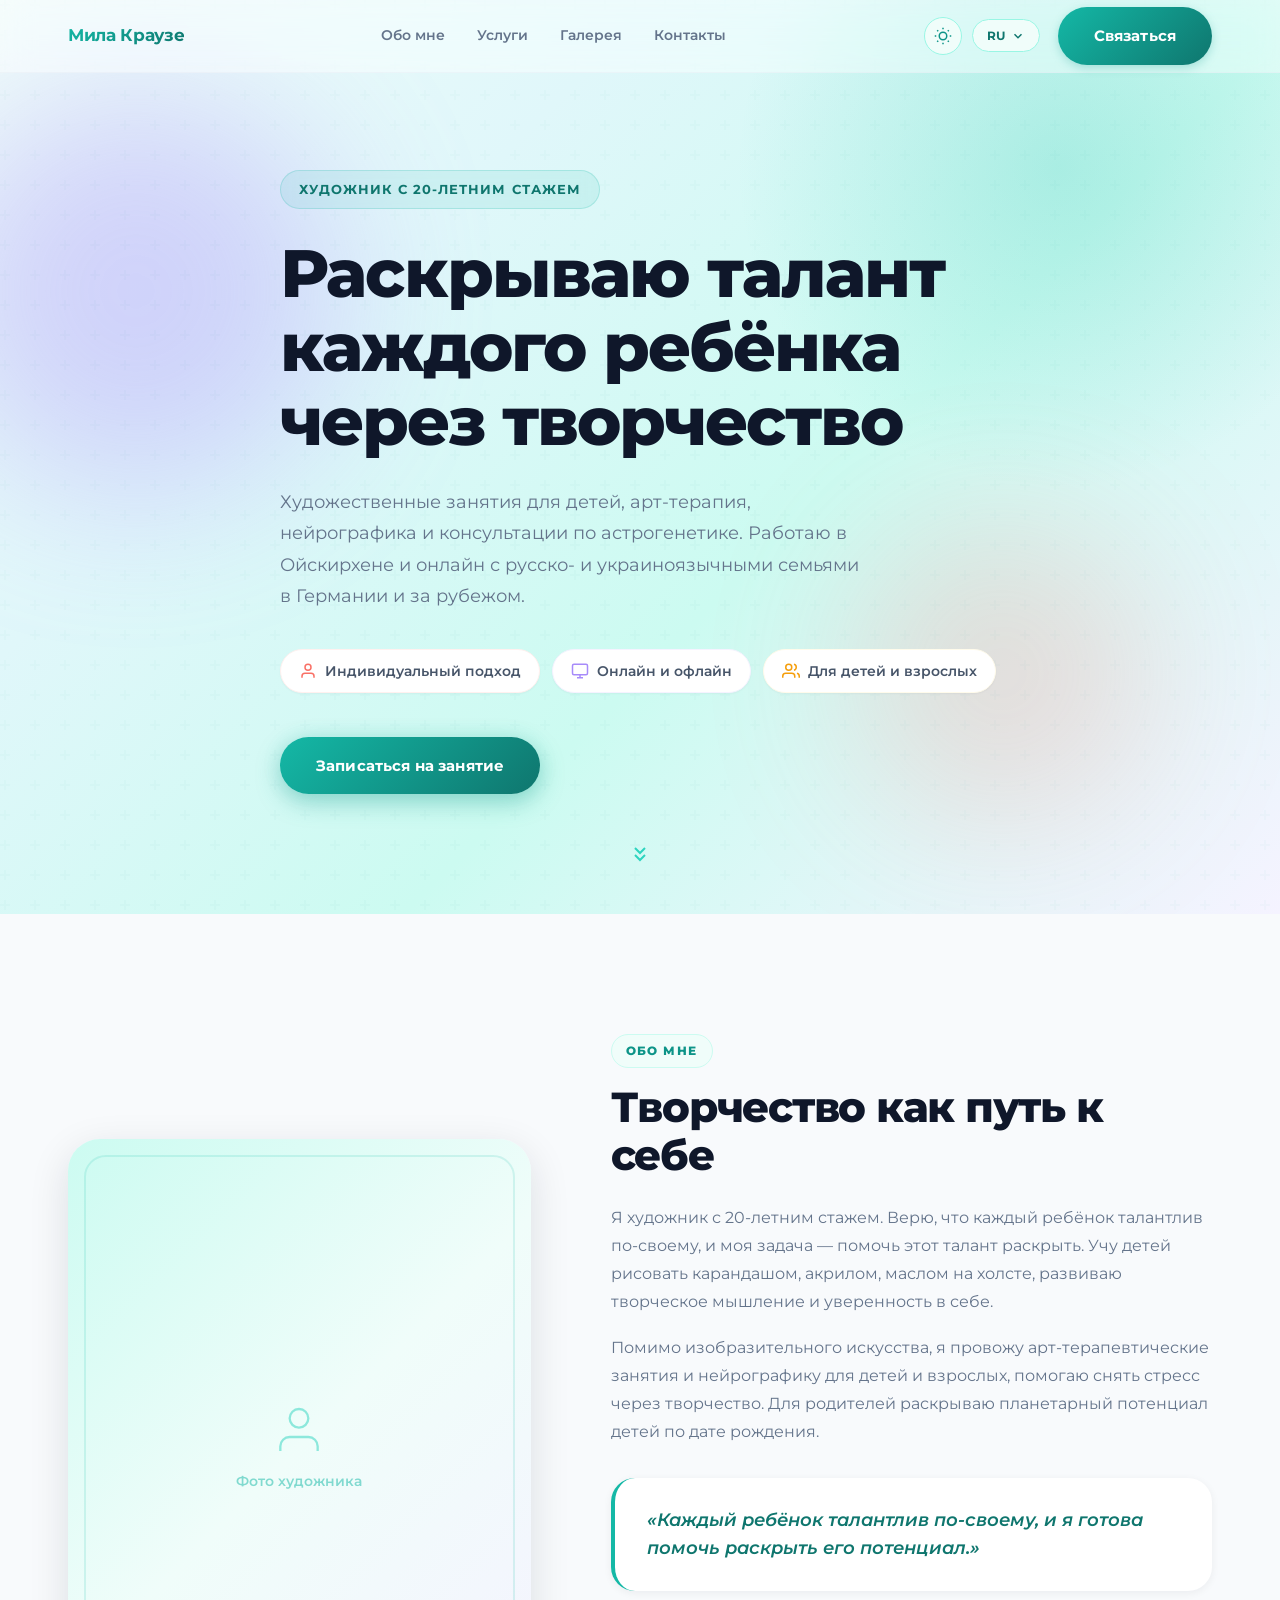
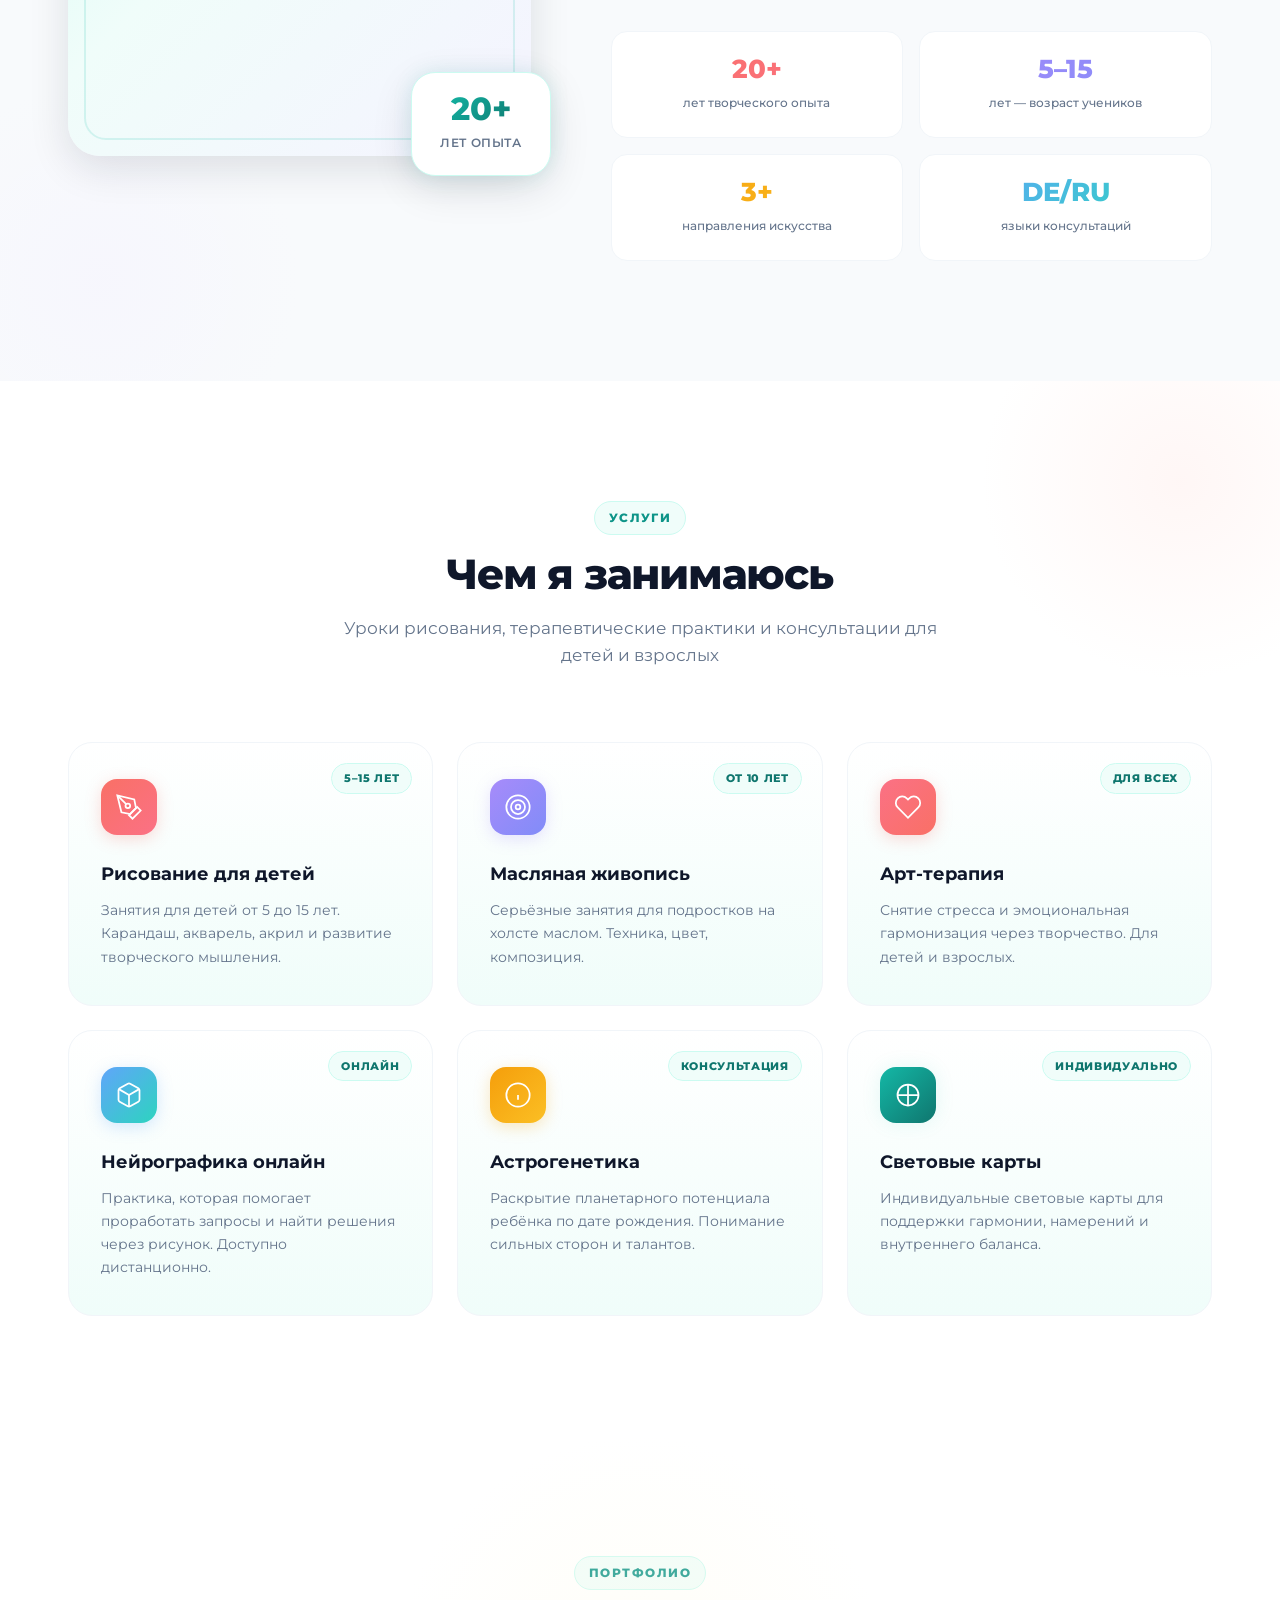
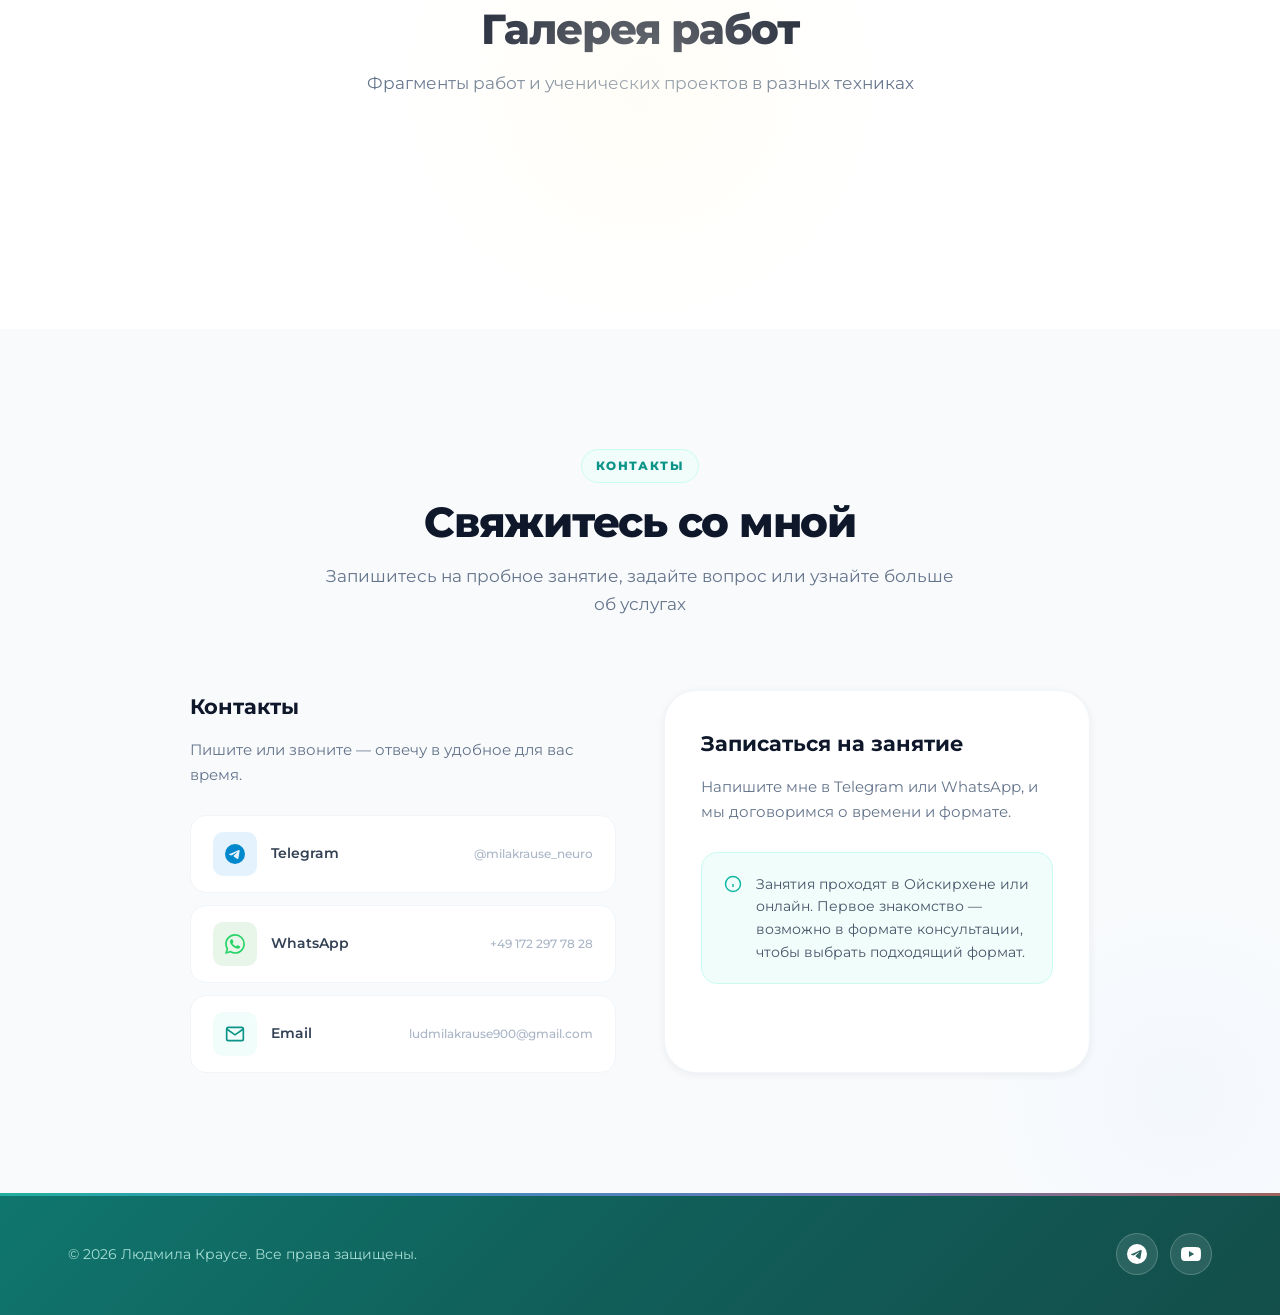
==== index.html @ 3646d1e5 "Add files via upload" ====
<!DOCTYPE html>
<html lang="ru">
<head>
    <meta charset="UTF-8">
    <meta name="viewport" content="width=device-width, initial-scale=1.0">
    <title data-i18n="title">Людмила Краусе — Художник, преподаватель, арт-терапевт</title>
    <link rel="preconnect" href="https://fonts.googleapis.com">
    <link rel="preconnect" href="https://fonts.gstatic.com" crossorigin>
    <link href="https://fonts.googleapis.com/css2?family=Montserrat:wght@300;400;500;600;700;800&display=swap" rel="stylesheet">
    <link rel="stylesheet" href="styles.css">
</head>
<body>
    <!-- Header -->
    <header class="header" id="header">
        <div class="container header-inner">
            <a href="#" class="logo">
                <img src="images/logo.jpg" alt="Logo" class="logo-img" id="logoImg" onerror="this.style.display='none'">
                <span class="logo-text" data-i18n="logo">Мила Краузе</span>
            </a>
            <nav class="nav" id="nav">
                <a href="#about" data-i18n="nav_about">Обо мне</a>
                <a href="#services" data-i18n="nav_services">Услуги</a>
                <a href="#gallery" data-i18n="nav_gallery">Галерея</a>
                <a href="#contact" data-i18n="nav_contact">Контакты</a>
            </nav>
            <div class="header-right">
                <button class="theme-toggle" id="themeToggle" aria-label="Toggle theme">
                    <svg class="sun-icon" width="18" height="18" viewBox="0 0 24 24" fill="none" stroke="currentColor" stroke-width="2"><circle cx="12" cy="12" r="5"/><path d="M12 1v2M12 21v2M4.22 4.22l1.42 1.42M18.36 18.36l1.42 1.42M1 12h2M21 12h2M4.22 19.78l1.42-1.42M18.36 5.64l1.42-1.42"/></svg>
                    <svg class="moon-icon" width="18" height="18" viewBox="0 0 24 24" fill="none" stroke="currentColor" stroke-width="2"><path d="M21 12.79A9 9 0 1 1 11.21 3 7 7 0 0 0 21 12.79z"/></svg>
                </button>
                <div class="lang-dropdown">
                    <button class="lang-switch" id="langSwitch">
                        <span class="lang-current" id="langCurrent">RU</span>
                        <svg width="14" height="14" viewBox="0 0 24 24" fill="none" stroke="currentColor" stroke-width="2.5"><polyline points="6 9 12 15 18 9"/></svg>
                    </button>
                    <div class="lang-menu" id="langMenu">
                        <button class="lang-option" data-lang="ru">🇷🇺 Русский</button>
                        <button class="lang-option" data-lang="de">🇩🇪 Deutsch</button>
                    </div>
                </div>
                <a href="#contact" class="btn btn-small btn-header" data-i18n="btn_contact">Связаться</a>
                <button class="menu-toggle" id="menuToggle" aria-label="Меню">
                    <span></span><span></span><span></span>
                </button>
            </div>
        </div>
    </header>

        <!-- Hero -->
    <section class="hero">
        <div class="hero-gradient"></div>
        <div class="hero-blob hero-blob-1"></div>
        <div class="hero-blob hero-blob-2"></div>
        <div class="hero-pattern"></div>
        <div class="container">
            <div class="hero-content">
                <div class="hero-badge" data-i18n="hero_badge">Художник с 20-летним стажем</div>
                <h1 class="hero-title" data-i18n="hero_title">Раскрываю талант каждого ребёнка через творчество</h1>
                <p class="hero-text" data-i18n="hero_text">Художественные занятия для детей, арт-терапия, нейрографика и консультации по астрогенетике. Работаю в Ойскирхене и онлайн с русско- и украиноязычными семьями в Германии и за рубежом.</p>
                <div class="hero-badges">
                    <div class="badge badge-coral">
                        <svg width="18" height="18" viewBox="0 0 24 24" fill="none" stroke="currentColor" stroke-width="2"><path d="M20 21v-2a4 4 0 0 0-4-4H8a4 4 0 0 0-4 4v2"/><circle cx="12" cy="7" r="4"/></svg>
                        <span data-i18n="badge_1">Индивидуальный подход</span>
                    </div>
                    <div class="badge badge-purple">
                        <svg width="18" height="18" viewBox="0 0 24 24" fill="none" stroke="currentColor" stroke-width="2"><rect x="2" y="3" width="20" height="14" rx="2"/><line x1="8" y1="21" x2="16" y2="21"/><line x1="12" y1="17" x2="12" y2="21"/></svg>
                        <span data-i18n="badge_2">Онлайн и офлайн</span>
                    </div>
                    <div class="badge badge-gold">
                        <svg width="18" height="18" viewBox="0 0 24 24" fill="none" stroke="currentColor" stroke-width="2"><path d="M17 21v-2a4 4 0 0 0-4-4H5a4 4 0 0 0-4 4v2"/><circle cx="9" cy="7" r="4"/><path d="M23 21v-2a4 4 0 0 0-3-3.87"/><path d="M16 3.13a4 4 0 0 1 0 7.75"/></svg>
                        <span data-i18n="badge_3">Для детей и взрослых</span>
                    </div>
                </div>
                <a href="#contact" class="btn btn-primary" data-i18n="btn_cta">Записаться на занятие</a>
            </div>
        </div>
        <div class="hero-scroll">
            <svg width="24" height="24" viewBox="0 0 24 24" fill="none" stroke="currentColor" stroke-width="2"><polyline points="7 13 12 18 17 13"/><polyline points="7 6 12 11 17 6"/></svg>
        </div>
    </section>

    <!-- About -->
    <section class="about" id="about">
        <div class="about-blob"></div>
        <div class="container">
            <div class="about-grid">
                <div class="about-visual">
                    <div class="about-frame" id="aboutFrame">
                        <div class="about-placeholder">
                            <svg width="56" height="56" viewBox="0 0 24 24" fill="none" stroke="currentColor" stroke-width="1"><path d="M20 21v-2a4 4 0 0 0-4-4H8a4 4 0 0 0-4 4v2"/><circle cx="12" cy="7" r="4"/></svg>
                            <span data-i18n="photo_placeholder">Фото художника</span>
                        </div>
                    </div>
                    <div class="about-float-card">
                        <span class="about-float-number">20+</span>
                        <span class="about-float-text" data-i18n="float_years">лет опыта</span>
                    </div>
                </div>
                <div class="about-content">
                    <span class="section-label" data-i18n="about_label">Обо мне</span>
                    <h2 class="section-title" data-i18n="about_title">Творчество как путь к себе</h2>
                    <p data-i18n="about_p1">Я художник с 20-летним стажем. Верю, что каждый ребёнок талантлив по-своему, и моя задача — помочь этот талант раскрыть. Учу детей рисовать карандашом, акрилом, маслом на холсте, развиваю творческое мышление и уверенность в себе.</p>
                    <p data-i18n="about_p2">Помимо изобразительного искусства, я провожу арт-терапевтические занятия и нейрографику для детей и взрослых, помогаю снять стресс через творчество. Для родителей раскрываю планетарный потенциал детей по дате рождения.</p>
                    <blockquote data-i18n="quote">«Каждый ребёнок талантлив по-своему, и я готова помочь раскрыть его потенциал.»</blockquote>
                    <div class="stats">
                        <div class="stat stat-coral">
                            <span class="stat-number">20+</span>
                            <span class="stat-label" data-i18n="stat_1">лет творческого опыта</span>
                        </div>
                        <div class="stat stat-purple">
                            <span class="stat-number">5–15</span>
                            <span class="stat-label" data-i18n="stat_2">лет — возраст учеников</span>
                        </div>
                        <div class="stat stat-gold">
                            <span class="stat-number">3+</span>
                            <span class="stat-label" data-i18n="stat_3">направления искусства</span>
                        </div>
                        <div class="stat stat-blue">
                            <span class="stat-number">DE/RU</span>
                            <span class="stat-label" data-i18n="stat_4">языки консультаций</span>
                        </div>
                    </div>
                </div>
            </div>
        </div>
    </section>

    <!-- Services -->
    <section class="services" id="services">
        <div class="services-blob"></div>
        <div class="container">
            <div class="section-header">
                <span class="section-label" data-i18n="services_label">Услуги</span>
                <h2 class="section-title" data-i18n="services_title">Чем я занимаюсь</h2>
                <p class="section-subtitle" data-i18n="services_subtitle">Уроки рисования, терапевтические практики и консультации для детей и взрослых</p>
            </div>
            <div class="services-grid">
                <div class="service-card">
                    <div class="service-tag" data-i18n="tag_kids">5–15 лет</div>
                    <div class="service-icon service-icon-coral">
                        <svg width="28" height="28" viewBox="0 0 24 24" fill="none" stroke="currentColor" stroke-width="1.5"><path d="M12 19l7-7 3 3-7 7-3-3z"/><path d="M18 13l-1.5-7.5L2 2l3.5 14.5L13 18l5-5z"/><path d="M2 2l7.586 7.586"/><circle cx="11" cy="11" r="2"/></svg>
                    </div>
                    <h3 data-i18n="service_1_title">Рисование для детей</h3>
                    <p data-i18n="service_1_desc">Занятия для детей от 5 до 15 лет. Карандаш, акварель, акрил и развитие творческого мышления.</p>
                </div>
                <div class="service-card">
                    <div class="service-tag" data-i18n="tag_teens">от 10 лет</div>
                    <div class="service-icon service-icon-purple">
                        <svg width="28" height="28" viewBox="0 0 24 24" fill="none" stroke="currentColor" stroke-width="1.5"><circle cx="12" cy="12" r="10"/><circle cx="12" cy="12" r="6"/><circle cx="12" cy="12" r="2"/></svg>
                    </div>
                    <h3 data-i18n="service_2_title">Масляная живопись</h3>
                    <p data-i18n="service_2_desc">Серьёзные занятия для подростков на холсте маслом. Техника, цвет, композиция.</p>
                </div>
                <div class="service-card">
                    <div class="service-tag" data-i18n="tag_all">для всех</div>
                    <div class="service-icon service-icon-rose">
                        <svg width="28" height="28" viewBox="0 0 24 24" fill="none" stroke="currentColor" stroke-width="1.5"><path d="M20.84 4.61a5.5 5.5 0 0 0-7.78 0L12 5.67l-1.06-1.06a5.5 5.5 0 0 0-7.78 7.78l1.06 1.06L12 21.23l7.78-7.78 1.06-1.06a5.5 5.5 0 0 0 0-7.78z"/></svg>
                    </div>
                    <h3 data-i18n="service_3_title">Арт-терапия</h3>
                    <p data-i18n="service_3_desc">Снятие стресса и эмоциональная гармонизация через творчество. Для детей и взрослых.</p>
                </div>
                <div class="service-card">
                    <div class="service-tag" data-i18n="tag_online">онлайн</div>
                    <div class="service-icon service-icon-blue">
                        <svg width="28" height="28" viewBox="0 0 24 24" fill="none" stroke="currentColor" stroke-width="1.5"><path d="M21 16V8a2 2 0 0 0-1-1.73l-7-4a2 2 0 0 0-2 0l-7 4A2 2 0 0 0 3 8v8a2 2 0 0 0 1 1.73l7 4a2 2 0 0 0 2 0l7-4A2 2 0 0 0 21 16z"/><polyline points="3.27 6.96 12 12.01 20.73 6.96"/><line x1="12" y1="22.08" x2="12" y2="12"/></svg>
                    </div>
                    <h3 data-i18n="service_4_title">Нейрографика онлайн</h3>
                    <p data-i18n="service_4_desc">Практика, которая помогает проработать запросы и найти решения через рисунок. Доступно дистанционно.</p>
                </div>
                <div class="service-card">
                    <div class="service-tag" data-i18n="tag_consult">консультация</div>
                    <div class="service-icon service-icon-gold">
                        <svg width="28" height="28" viewBox="0 0 24 24" fill="none" stroke="currentColor" stroke-width="1.5"><circle cx="12" cy="12" r="10"/><path d="M12 16v-4"/><path d="M12 8h.01"/></svg>
                    </div>
                    <h3 data-i18n="service_5_title">Астрогенетика</h3>
                    <p data-i18n="service_5_desc">Раскрытие планетарного потенциала ребёнка по дате рождения. Понимание сильных сторон и талантов.</p>
                </div>
                <div class="service-card">
                    <div class="service-tag" data-i18n="tag_individual">индивидуально</div>
                    <div class="service-icon service-icon-teal">
                        <svg width="28" height="28" viewBox="0 0 24 24" fill="none" stroke="currentColor" stroke-width="1.5"><path d="M12 3v18"/><path d="M3 12h18"/><circle cx="12" cy="12" r="9"/></svg>
                    </div>
                    <h3 data-i18n="service_6_title">Световые карты</h3>
                    <p data-i18n="service_6_desc">Индивидуальные световые карты для поддержки гармонии, намерений и внутреннего баланса.</p>
                </div>
            </div>
        </div>
    </section>

    <!-- Gallery -->
    <section class="gallery" id="gallery">
        <div class="gallery-blob"></div>
        <div class="container">
            <div class="section-header">
                <span class="section-label" data-i18n="gallery_label">Портфолио</span>
                <h2 class="section-title" data-i18n="gallery_title">Галерея работ</h2>
                <p class="section-subtitle" data-i18n="gallery_subtitle">Фрагменты работ и ученических проектов в разных техниках</p>
            </div>
            <div class="gallery-grid" id="galleryGrid"></div>
                <div class="gallery-more-wrap" id="galleryMoreWrap"></div>
        </div>
    </section>

    <!-- Contact -->
    <section class="contact" id="contact">
        <div class="contact-blob"></div>
        <div class="container">
            <div class="section-header">
                <span class="section-label" data-i18n="contact_label">Контакты</span>
                <h2 class="section-title" data-i18n="contact_title">Свяжитесь со мной</h2>
                <p class="section-subtitle" data-i18n="contact_subtitle">Запишитесь на пробное занятие, задайте вопрос или узнайте больше об услугах</p>
            </div>
            <div class="contact-grid">
                <div class="contact-info">
                    <h3 data-i18n="contact_info_title">Контакты</h3>
                    <p data-i18n="contact_info_text">Пишите или звоните — отвечу в удобное для вас время.</p>
                    <div class="contact-links">
                        <a href="https://t.me/milakrause_neuro" target="_blank" class="contact-link contact-link-tg">
                            <span class="contact-link-icon">
                                <svg width="20" height="20" viewBox="0 0 24 24" fill="currentColor"><path d="M11.944 0A12 12 0 0 0 0 12a12 12 0 0 0 12 12 12 12 0 0 0 12-12A12 12 0 0 0 12 0a12 12 0 0 0-.056 0zm4.962 7.224c.1-.002.321.023.465.14a.506.506 0 0 1 .171.325c.016.093.036.306.02.472-.18 1.898-.962 6.502-1.36 8.627-.168.9-.499 1.201-.82 1.23-.696.065-1.225-.46-1.9-.902-1.056-.693-1.653-1.124-2.678-1.8-1.185-.78-.417-1.21.258-1.91.177-.184 3.247-2.977 3.307-3.23.007-.032.014-.15-.056-.212s-.174-.041-.249-.024c-.106.024-1.793 1.14-5.061 3.345-.48.33-.913.49-1.302.48-.428-.008-1.252-.241-1.865-.44-.752-.245-1.349-.374-1.297-.789.027-.216.325-.437.893-.663 3.498-1.524 5.83-2.529 6.998-3.014 3.332-1.386 4.025-1.627 4.476-1.635z"/></svg>
                            </span>
                            <span>Telegram</span>
                            <span class="contact-link-detail">@milakrause_neuro</span>
                        </a>
                        <a href="https://wa.me/491722977828" target="_blank" class="contact-link contact-link-wa">
                            <span class="contact-link-icon">
                                <svg width="20" height="20" viewBox="0 0 24 24" fill="currentColor"><path d="M17.472 14.382c-.297-.149-1.758-.867-2.03-.967-.273-.099-.471-.148-.67.15-.197.297-.767.966-.94 1.164-.173.199-.347.223-.644.075-.297-.15-1.255-.463-2.39-1.475-.883-.788-1.48-1.761-1.653-2.059-.173-.297-.018-.458.13-.606.134-.133.298-.347.446-.52.149-.174.198-.298.298-.497.099-.198.05-.371-.025-.52-.075-.149-.669-1.612-.916-2.207-.242-.579-.487-.5-.669-.51-.173-.008-.371-.01-.57-.01-.198 0-.52.074-.792.372-.272.297-1.04 1.016-1.04 2.479 0 1.462 1.065 2.875 1.213 3.074.149.198 2.096 3.2 5.077 4.487.709.306 1.262.489 1.694.625.712.227 1.36.195 1.871.118.571-.085 1.758-.719 2.006-1.413.248-.694.248-1.289.173-1.413-.074-.124-.272-.198-.57-.347m-5.421 7.403h-.004a9.87 9.87 0 01-5.031-1.378l-.361-.214-3.741.982.998-3.648-.235-.374a9.86 9.86 0 01-1.51-5.26c.001-5.45 4.436-9.884 9.888-9.884 2.64 0 5.122 1.03 6.988 2.898a9.825 9.825 0 012.893 6.994c-.003 5.45-4.437 9.884-9.885 9.884m8.413-18.297A11.815 11.815 0 0012.05 0C5.495 0 .16 5.335.157 11.892c0 2.096.547 4.142 1.588 5.945L.057 24l6.305-1.654a11.882 11.882 0 005.683 1.448h.005c6.554 0 11.89-5.335 11.893-11.893a11.821 11.821 0 00-3.48-8.413z"/></svg>
                            </span>
                            <span>WhatsApp</span>
                            <span class="contact-link-detail">+49 172 297 78 28</span>
                        </a>
                        <a href="mailto:ludmilakrause900@gmail.com" class="contact-link contact-link-email" onclick="copyEmail(event)">
                            <span class="contact-link-icon">
                                <svg width="20" height="20" viewBox="0 0 24 24" fill="none" stroke="currentColor" stroke-width="2"><path d="M4 4h16c1.1 0 2 .9 2 2v12c0 1.1-.9 2-2 2H4c-1.1 0-2-.9-2-2V6c0-1.1.9-2 2-2z"/><polyline points="22,6 12,13 2,6"/></svg>
                            </span>
                            <span>Email</span>
                            <span class="contact-link-detail" id="emailText">ludmilakrause900@gmail.com</span>
                            <span class="copy-tooltip" id="emailTooltip">Скопировано!</span>
                        </a>
                    </div>
                </div>
                <div class="contact-form-wrap">
                    <h3 data-i18n="form_title">Записаться на занятие</h3>
                    <p data-i18n="form_text">Напишите мне в Telegram или WhatsApp, и мы договоримся о времени и формате.</p>
                    <div class="contact-note">
                        <svg width="18" height="18" viewBox="0 0 24 24" fill="none" stroke="currentColor" stroke-width="2"><circle cx="12" cy="12" r="10"/><path d="M12 16v-4"/><path d="M12 8h.01"/></svg>
                        <span data-i18n="form_note">Занятия проходят в Ойскирхене или онлайн. Первое знакомство — возможно в формате консультации, чтобы выбрать подходящий формат.</span>
                    </div>
                </div>
            </div>
        </div>
    </section>

    <!-- Footer -->
    <footer class="footer">
        <div class="container">
            <div class="footer-inner">
                <p data-i18n="footer_text">© 2026 Людмила Краусе. Все права защищены.</p>
                <div class="footer-socials">
                    <a href="https://t.me/milakrause_neuro" target="_blank" class="footer-social" aria-label="Telegram">
                        <svg width="20" height="20" viewBox="0 0 24 24" fill="currentColor"><path d="M11.944 0A12 12 0 0 0 0 12a12 12 0 0 0 12 12 12 12 0 0 0 12-12A12 12 0 0 0 12 0a12 12 0 0 0-.056 0zm4.962 7.224c.1-.002.321.023.465.14a.506.506 0 0 1 .171.325c.016.093.036.306.02.472-.18 1.898-.962 6.502-1.36 8.627-.168.9-.499 1.201-.82 1.23-.696.065-1.225-.46-1.9-.902-1.056-.693-1.653-1.124-2.678-1.8-1.185-.78-.417-1.21.258-1.91.177-.184 3.247-2.977 3.307-3.23.007-.032.014-.15-.056-.212s-.174-.041-.249-.024c-.106.024-1.793 1.14-5.061 3.345-.48.33-.913.49-1.302.48-.428-.008-1.252-.241-1.865-.44-.752-.245-1.349-.374-1.297-.789.027-.216.325-.437.893-.663 3.498-1.524 5.83-2.529 6.998-3.014 3.332-1.386 4.025-1.627 4.476-1.635z"/></svg>
                    </a>
                    <a href="https://youtube.com/@mila-blogerscha-na-velike?si=p_dONf7LQTGXQcqg" target="_blank" class="footer-social" aria-label="YouTube">
                        <svg width="20" height="20" viewBox="0 0 24 24" fill="currentColor"><path d="M23.498 6.186a3.016 3.016 0 0 0-2.122-2.136C19.505 3.545 12 3.545 12 3.545s-7.505 0-9.377.505A3.017 3.017 0 0 0 .502 6.186C0 8.07 0 12 0 12s0 3.93.502 5.814a3.016 3.016 0 0 0 2.122 2.136c1.871.505 9.376.505 9.376.505s7.505 0 9.377-.505a3.015 3.015 0 0 0 2.122-2.136C24 15.93 24 12 24 12s0-3.93-.502-5.814zM9.545 15.568V8.432L15.818 12l-6.273 3.568z"/></svg>
                    </a>
                </div>
            </div>
        </div>
    </footer>

    <script src="script.js"></script>
</body>
</html>
---- styles.css ----
/* ============================================
   Людмила Краусе — Художник, преподаватель
   Montserrat | Бирюзовый + цвета | RU/DE | Тёмная тема
   ============================================ */

*, *::before, *::after { margin: 0; padding: 0; box-sizing: border-box; }

:root {
    /* Бирюзовая палитра */
    --teal-50: #f0fdfa; --teal-100: #ccfbf1; --teal-200: #99f6e4;
    --teal-300: #5eead4; --teal-400: #2dd4bf; --teal-500: #14b8a6;
    --teal-600: #0d9488; --teal-700: #0f766e; --teal-800: #115e59; --teal-900: #134e4a;

    /* Дополнительные цвета */
    --coral: #f97066; --coral-light: #fff1ef; --coral-bg: #fef3f2;
    --purple: #a78bfa; --purple-light: #f5f3ff; --purple-bg: #ede9fe;
    --rose: #fb7185; --rose-light: #fff1f2; --rose-bg: #ffe4e6;
    --gold: #f59e0b; --gold-light: #fffbeb; --gold-bg: #fef3c7;
    --blue: #60a5fa; --blue-light: #eff6ff; --blue-bg: #dbeafe;
    --emerald: #34d399; --emerald-light: #ecfdf5; --emerald-bg: #d1fae5;
    --indigo: #818cf8; --indigo-light: #eef2ff; --indigo-bg: #e0e7ff;
    --amber: #fbbf24; --amber-light: #fffbeb; --amber-bg: #fef3c7;

    /* Slate */
    --slate-50: #f8fafc; --slate-100: #f1f5f9; --slate-200: #e2e8f0;
    --slate-300: #cbd5e1; --slate-400: #94a3b8; --slate-500: #64748b;
    --slate-600: #475569; --slate-700: #334155; --slate-800: #1e293b; --slate-900: #0f172a;

    --white: #ffffff; --black: #0f172a;

    /* Тёмная тема — серые + бирюзовый */
    --dark-bg: #0a0a0f;
    --dark-surface: #13131f;
    --dark-surface-2: #1a1a2e;
    --dark-border: #2a2a3e;
    --dark-text: #e2e8f0;
    --dark-text-dim: #94a3b8;

    /* Градиенты */
    --gradient-teal: linear-gradient(135deg, var(--teal-500) 0%, var(--teal-700) 100%);
    --gradient-coral: linear-gradient(135deg, var(--coral) 0%, var(--rose) 100%);
    --gradient-purple: linear-gradient(135deg, var(--purple) 0%, var(--indigo) 100%);
    --gradient-gold: linear-gradient(135deg, var(--gold) 0%, var(--amber) 100%);
    --gradient-blue: linear-gradient(135deg, var(--blue) 0%, var(--teal-400) 100%);
    --gradient-hero: linear-gradient(135deg, var(--teal-50) 0%, #e0f7fa 30%, var(--teal-100) 60%, var(--purple-light) 100%);
    --gradient-footer: linear-gradient(135deg, var(--teal-700) 0%, var(--teal-800) 50%, var(--teal-900) 100%);
    --gradient-rainbow: linear-gradient(135deg, var(--teal-400), var(--blue), var(--purple), var(--coral));

    /* Тени */
    --shadow-xs: 0 1px 2px rgba(15,23,42,0.04);
    --shadow-sm: 0 2px 8px rgba(15,23,42,0.06);
    --shadow-md: 0 4px 20px rgba(15,23,42,0.08);
    --shadow-lg: 0 12px 40px rgba(15,23,42,0.12);
    --shadow-glow: 0 0 40px rgba(20,184,166,0.15);
    --shadow-glow-sm: 0 0 20px rgba(20,184,166,0.1);
    --shadow-coral: 0 4px 16px rgba(249,112,102,0.25);
    --shadow-purple: 0 4px 16px rgba(167,139,250,0.25);
    --shadow-gold: 0 4px 16px rgba(245,158,11,0.25);
    --shadow-blue: 0 4px 16px rgba(96,165,250,0.25);

    /* Радиусы */
    --r-sm: 10px; --r-md: 16px; --r-lg: 24px; --r-xl: 32px; --r-full: 9999px;

    /* Переходы */
    --t: all 0.3s cubic-bezier(0.4, 0, 0.2, 1);
    --t-slow: all 0.5s cubic-bezier(0.4, 0, 0.2, 1);
}

/* ============================================
   ТЁМНАЯ ТЕМА — минимализм, серый #3C3C3C
   ============================================ */
body.dark-theme {
    background: #3C3C3C;
    color: #f0f0f0;
}

body.dark-theme .header {
    background: rgba(60,60,60,0.55);
    border-bottom-color: rgba(255,255,255,0.08);
}
body.dark-theme .header.scrolled {
    background: rgba(60,60,60,0.85);
}

body.dark-theme .nav a { color: rgba(255,255,255,0.6); }
body.dark-theme .nav a:hover { color: #ffffff; }
body.dark-theme .nav a::after { background: #ffffff; }
body.dark-theme .menu-toggle span { background: #ffffff; }

body.dark-theme .hero {
    background: linear-gradient(135deg, #3C3C3C 0%, #2a2a2a 50%, #3C3C3C 100%);
}
body.dark-theme .hero-title { color: #ffffff; }
body.dark-theme .hero-text { color: rgba(255,255,255,0.65); }
body.dark-theme .hero-badge { background: rgba(20,184,166,0.15); border-color: rgba(20,184,166,0.3); color: var(--teal-300); }
body.dark-theme .hero-blob-1 { background: var(--teal-600); opacity: 0.15; }
body.dark-theme .hero-blob-2 { background: var(--teal-400); opacity: 0.1; }

body.dark-theme .services { background: #3C3C3C; }
body.dark-theme .services-blob { background: radial-gradient(circle, rgba(20,184,166,0.12) 0%, transparent 70%); }
body.dark-theme .service-card {
    background: linear-gradient(180deg, #4a4a4a 0%, #3C3C3C 100%);
    border-color: rgba(255,255,255,0.08);
}
body.dark-theme .service-card:hover {
    border-color: rgba(255,255,255,0.2);
    box-shadow: 0 12px 40px rgba(0,0,0,0.3), 0 0 30px rgba(20,184,166,0.1);
}
body.dark-theme .service-card::before { background: linear-gradient(90deg, var(--teal-500), var(--teal-300)); }
body.dark-theme .service-card h3 { color: #ffffff; }
body.dark-theme .service-card p { color: rgba(255,255,255,0.6); }
body.dark-theme .service-tag { background: rgba(20,184,166,0.15); border-color: rgba(20,184,166,0.2); color: var(--teal-300); }

body.dark-theme .about { background: #323232; }
body.dark-theme .about-blob { background: radial-gradient(circle, rgba(20,184,166,0.08) 0%, transparent 70%); }
body.dark-theme .about-content p { color: rgba(255,255,255,0.6); }
body.dark-theme .about-content blockquote {
    background: #4a4a4a; color: #ffffff;
    border-left-color: #ffffff;
}
body.dark-theme .about-frame { background: linear-gradient(135deg, #4a4a4a, #3C3C3C); }
body.dark-theme .about-placeholder { color: rgba(255,255,255,0.3); }
body.dark-theme .about-placeholder span { color: rgba(255,255,255,0.4); }
body.dark-theme .about-float-card {
    background: #4a4a4a; border-color: rgba(255,255,255,0.1);
    box-shadow: 0 12px 40px rgba(0,0,0,0.3);
}
body.dark-theme .about-float-text { color: rgba(255,255,255,0.6); }

body.dark-theme .gallery { background: #3C3C3C; }
body.dark-theme .gallery-blob { background: radial-gradient(circle, rgba(20,184,166,0.08) 0%, transparent 70%); }
body.dark-theme .gallery-item { background: linear-gradient(135deg, #4a4a4a, #3C3C3C); }
body.dark-theme .gallery-item::after { background: linear-gradient(135deg, var(--teal-500), var(--teal-300)); opacity: 0; }
body.dark-theme .gallery-item:hover::after { opacity: 0.2; }
body.dark-theme .gallery-placeholder { color: rgba(255,255,255,0.3); }

body.dark-theme .contact { background: #323232; }
body.dark-theme .contact-blob { background: radial-gradient(circle, rgba(20,184,166,0.08) 0%, transparent 70%); }
body.dark-theme .contact-form-wrap { background: #4a4a4a; border-color: rgba(255,255,255,0.08); }
body.dark-theme .contact-info h3, body.dark-theme .contact-form-wrap h3 { color: #ffffff; }
body.dark-theme .contact-link {
    background: #4a4a4a; border-color: rgba(255,255,255,0.08); color: #f0f0f0;
}
body.dark-theme .contact-link:hover {
    background: #525252; border-color: rgba(255,255,255,0.2);
    transform: translateX(6px);
}
body.dark-theme .contact-note {
    background: rgba(20,184,166,0.08); border-color: rgba(20,184,166,0.15);
    color: rgba(255,255,255,0.65);
}

body.dark-theme .stat {
    background: #4a4a4a; border-color: rgba(255,255,255,0.08);
}
body.dark-theme .stat:hover { border-color: rgba(255,255,255,0.2); }
body.dark-theme .stat-label { color: rgba(255,255,255,0.6); }
body.dark-theme .stat-number {
    background: linear-gradient(135deg, #ffffff, #cccccc);
    -webkit-background-clip: text; -webkit-text-fill-color: transparent; background-clip: text;
}

body.dark-theme .section-title { color: #ffffff; }
body.dark-theme .section-subtitle { color: rgba(255,255,255,0.6); }
body.dark-theme .section-label { background: rgba(20,184,166,0.15); border-color: rgba(20,184,166,0.2); color: var(--teal-300); }

body.dark-theme .badge {
    background: #4a4a4a; border-color: rgba(255,255,255,0.08); color: #f0f0f0;
}
body.dark-theme .badge:hover { border-color: rgba(255,255,255,0.2); }
body.dark-theme .badge svg { color: var(--teal-300); }

body.dark-theme .lang-switch { background: #4a4a4a; border-color: rgba(255,255,255,0.1); color: #f0f0f0; }
body.dark-theme .lang-switch:hover { background: #525252; border-color: rgba(255,255,255,0.2); }
body.dark-theme .lang-menu { background: #4a4a4a; border-color: rgba(255,255,255,0.1); }
body.dark-theme .lang-option { color: #f0f0f0; }
body.dark-theme .lang-option:hover { background: #525252; }
body.dark-theme .lang-option.active { background: rgba(20,184,166,0.2); color: #ffffff; }

body.dark-theme .theme-toggle { background: #4a4a4a; border-color: rgba(255,255,255,0.1); color: #f0f0f0; }
body.dark-theme .theme-toggle:hover { background: #525252; border-color: rgba(255,255,255,0.2); }

/* Кнопки в тёмной теме — чёрные, кроме CTA */
body.dark-theme .btn-primary {
    background: var(--gradient-teal);
    color: #ffffff;
    box-shadow: 0 8px 24px rgba(13,148,136,0.4);
}
body.dark-theme .btn-small.btn-header {
    background: var(--gradient-teal);
    color: #ffffff;
}
body.dark-theme .btn-small.btn-header:hover {
    background: linear-gradient(135deg, var(--teal-400), var(--teal-600));
}

body.dark-theme .footer {
    background: linear-gradient(135deg, #2a2a2a 0%, #3C3C3C 50%, #2a2a2a 100%);
}
body.dark-theme .footer::before {
    background: linear-gradient(90deg, transparent, var(--teal-500), transparent);
    opacity: 0.4;
}
body.dark-theme .footer-social {
    background: rgba(255,255,255,0.08);
    border-color: rgba(255,255,255,0.15);
    color: #ffffff;
}
body.dark-theme .footer-social:hover {
    background: var(--teal-600);
    border-color: var(--teal-400);
}

/* Мобильное меню в тёмной теме */
body.dark-theme .nav.open {
    background: rgba(60,60,60,0.97);
    border-bottom-color: rgba(255,255,255,0.1);
}
body.dark-theme .nav a { border-bottom-color: rgba(255,255,255,0.05); }

/* Анимация смены языка */
.lang-transition { opacity: 0; transform: translateY(8px); transition: opacity 0.25s ease, transform 0.25s ease; pointer-events: none; }
.lang-transition.visible { opacity: 1; transform: translateY(0); pointer-events: all; }

html { scroll-behavior: smooth; }

body {
    font-family: 'Montserrat', -apple-system, BlinkMacSystemFont, sans-serif;
    background: var(--white);
    color: var(--slate-800);
    line-height: 1.65;
    -webkit-font-smoothing: antialiased;
    overflow-x: hidden;
    transition: background 0.4s ease, color 0.4s ease;
}

.container { max-width: 1200px; margin: 0 auto; padding: 0 28px; }

/* ============================================
   HEADER
   ============================================ */
.header {
    position: fixed; top: 0; left: 0; right: 0; z-index: 1000;
    background: rgba(255,255,255,0.45);
    backdrop-filter: blur(16px) saturate(1.2);
    -webkit-backdrop-filter: blur(16px) saturate(1.2);
    border-bottom: 1px solid rgba(226,232,240,0.35);
    transition: var(--t);
}
.header.scrolled { box-shadow: var(--shadow-sm); background: rgba(255,255,255,0.75); }

.header-inner { display: flex; align-items: center; justify-content: space-between; height: 72px; }

/* Logo with photo */
.logo {
    display: flex; align-items: center; gap: 12px;
    font-family: 'Montserrat', sans-serif;
    font-size: 1.05rem; font-weight: 700;
    color: var(--teal-600); text-decoration: none;
    letter-spacing: -0.02em; white-space: nowrap;
    background: var(--gradient-teal);
    -webkit-background-clip: text; -webkit-text-fill-color: transparent; background-clip: text;
}
.logo-img {
    width: 40px; height: 40px; border-radius: 50%;
    object-fit: cover; border: 2px solid var(--teal-200);
    box-shadow: var(--shadow-glow-sm);
    flex-shrink: 0;
}

.nav { display: flex; gap: 32px; }
.nav a {
    font-size: 0.875rem; font-weight: 600; color: var(--slate-500);
    text-decoration: none; transition: var(--t); position: relative; padding: 4px 0;
}
.nav a::after {
    content: ''; position: absolute; bottom: 0; left: 0; width: 0; height: 2.5px;
    background: var(--gradient-teal); border-radius: 2px; transition: var(--t);
}
.nav a:hover { color: var(--teal-600); }
.nav a:hover::after { width: 100%; }

.header-right { display: flex; align-items: center; gap: 10px; }

/* Button "Связаться" in header */
.btn-small {
    display: inline-flex; align-items: center; justify-content: center;
    padding: 5px 12px; font-family: 'Montserrat', sans-serif;
    font-size: 0.68rem; font-weight: 700; border-radius: var(--r-full);
    text-decoration: none; cursor: pointer; transition: var(--t); border: none;
    background: var(--gradient-teal); color: var(--white);
    box-shadow: 0 3px 10px rgba(13,148,136,0.25);
    white-space: nowrap;
    margin-left: 8px;
}
.btn-small:hover { transform: translateY(-2px); box-shadow: 0 5px 16px rgba(13,148,136,0.35); }

/* Theme toggle */
.theme-toggle {
    display: flex; align-items: center; justify-content: center;
    width: 38px; height: 38px; border-radius: 50%;
    background: var(--teal-50); border: 1.5px solid var(--teal-200);
    color: var(--teal-600); cursor: pointer; transition: var(--t);
    position: relative; overflow: hidden;
}
.theme-toggle:hover { background: var(--teal-100); border-color: var(--teal-300); transform: rotate(15deg); }
.theme-toggle .sun-icon, .theme-toggle .moon-icon { position: absolute; transition: var(--t); }
.theme-toggle .sun-icon { opacity: 1; transform: scale(1); }
.theme-toggle .moon-icon { opacity: 0; transform: scale(0.5); }
body.dark-theme .theme-toggle .sun-icon { opacity: 0; transform: scale(0.5); }
body.dark-theme .theme-toggle .moon-icon { opacity: 1; transform: scale(1); }

/* Language dropdown */
.lang-dropdown { position: relative; }
.lang-switch {
    display: flex; align-items: center; gap: 6px;
    padding: 8px 14px; background: var(--teal-50);
    border: 1.5px solid var(--teal-200); border-radius: var(--r-full);
    font-family: 'Montserrat', sans-serif; font-size: 0.78rem; font-weight: 700;
    color: var(--teal-700); cursor: pointer; transition: var(--t);
}
.lang-switch:hover { background: var(--teal-100); border-color: var(--teal-300); }
.lang-switch svg { transition: var(--t); }
.lang-switch.open svg { transform: rotate(180deg); }

.lang-menu {
    position: absolute; top: calc(100% + 8px); right: 0;
    background: var(--white); border: 1px solid var(--slate-200);
    border-radius: var(--r-md); box-shadow: var(--shadow-lg);
    padding: 6px; min-width: 160px; opacity: 0; visibility: hidden;
    transform: translateY(-8px); transition: var(--t); z-index: 1001;
}
.lang-menu.open { opacity: 1; visibility: visible; transform: translateY(0); }

.lang-option {
    display: flex; align-items: center; gap: 10px; width: 100%;
    padding: 10px 14px; border: none; border-radius: var(--r-sm);
    background: none; font-family: 'Montserrat', sans-serif;
    font-size: 0.85rem; font-weight: 600; color: var(--slate-700);
    cursor: pointer; transition: var(--t); text-align: left;
}
.lang-option:hover { background: var(--teal-50); color: var(--teal-700); }
.lang-option.active { background: var(--teal-100); color: var(--teal-800); }

.menu-toggle {
    display: none; flex-direction: column; gap: 5px;
    background: none; border: none; cursor: pointer; padding: 6px;
}
.menu-toggle span { display: block; width: 22px; height: 2.5px; background: var(--slate-700); border-radius: 2px; transition: var(--t); }

/* ============================================
   HERO
   ============================================ */
.hero {
    position: relative; padding: 170px 0 120px; overflow: hidden;
    background: var(--gradient-hero); min-height: 100vh; display: flex; align-items: center;
}
.hero-gradient {
    position: absolute; top: -20%; right: -10%; width: 700px; height: 700px;
    background: radial-gradient(circle, rgba(20,184,166,0.2) 0%, transparent 65%);
    pointer-events: none;
}
.hero-blob {
    position: absolute; border-radius: 50%; filter: blur(80px); pointer-events: none; opacity: 0.35;
}
.hero-blob-1 { width: 400px; height: 400px; background: var(--purple); top: 10%; left: -5%; }
.hero-blob-2 { width: 300px; height: 300px; background: var(--coral); bottom: 10%; right: 10%; opacity: 0.2; }
.hero-pattern {
    position: absolute; inset: 0; opacity: 0.025;
    background-image: url("data:image/svg+xml,%3Csvg width='60' height='60' viewBox='0 0 60 60' xmlns='http://www.w3.org/2000/svg'%3E%3Cg fill='none' fill-rule='evenodd'%3E%3Cg fill='%230d9488' fill-opacity='1'%3E%3Cpath d='M36 34v-4h-2v4h-4v2h4v4h2v-4h4v-2h-4zm0-30V0h-2v4h-4v2h4v4h2V6h4V4h-4zM6 34v-4H4v4H0v2h4v4h2v-4h4v-2H6zM6 4V0H4v4H0v2h4v4h2V6h4V4H6z'/%3E%3C/g%3E%3C/g%3E%3C/svg%3E");
    pointer-events: none;
}
.hero-content { max-width: 720px; position: relative; z-index: 1; }

.hero-badge {
    display: inline-flex; align-items: center; gap: 8px;
    padding: 8px 18px; background: rgba(20,184,166,0.1);
    border: 1px solid rgba(20,184,166,0.2); border-radius: var(--r-full);
    font-size: 0.8rem; font-weight: 700; text-transform: uppercase;
    letter-spacing: 0.08em; color: var(--teal-700); margin-bottom: 28px;
    backdrop-filter: blur(8px);
}
.hero-title {
    font-family: 'Montserrat', sans-serif; font-size: clamp(2.5rem, 5.5vw, 4.2rem);
    font-weight: 800; line-height: 1.1; color: var(--slate-900);
    margin-bottom: 28px; letter-spacing: -0.03em;
}
.hero-text { font-size: 1.125rem; color: var(--slate-500); line-height: 1.75; margin-bottom: 36px; max-width: 580px; font-weight: 400; }

.hero-badges { display: flex; flex-wrap: wrap; gap: 12px; margin-bottom: 44px; }

.badge {
    display: inline-flex; align-items: center; gap: 8px;
    padding: 10px 18px; background: var(--white);
    border: 1px solid var(--slate-200); border-radius: var(--r-full);
    font-size: 0.85rem; font-weight: 600; color: var(--slate-600);
    box-shadow: var(--shadow-xs); transition: var(--t);
}
.badge:hover { transform: translateY(-2px); box-shadow: var(--shadow-sm); }
.badge svg { flex-shrink: 0; }

.badge-coral { border-color: var(--coral-light); }
.badge-coral svg { color: var(--coral); }
.badge-coral:hover { border-color: var(--coral); box-shadow: var(--shadow-coral); }

.badge-purple { border-color: var(--purple-light); }
.badge-purple svg { color: var(--purple); }
.badge-purple:hover { border-color: var(--purple); box-shadow: var(--shadow-purple); }

.badge-gold { border-color: var(--gold-light); }
.badge-gold svg { color: var(--gold); }
.badge-gold:hover { border-color: var(--gold); box-shadow: var(--shadow-gold); }

/* Buttons */
.btn {
    display: inline-flex; align-items: center; justify-content: center;
    padding: 16px 36px; font-family: 'Montserrat', sans-serif;
    font-size: 0.95rem; font-weight: 700; border-radius: var(--r-full);
    text-decoration: none; cursor: pointer; transition: var(--t); border: none; letter-spacing: 0.01em;
}
.btn-primary {
    background: var(--gradient-teal); color: var(--white);
    box-shadow: 0 8px 24px rgba(13,148,136,0.35), var(--shadow-glow-sm);
    position: relative; overflow: hidden;
}
.btn-primary::before {
    content: ''; position: absolute; inset: 0;
    background: linear-gradient(135deg, rgba(255,255,255,0.2) 0%, transparent 50%);
    opacity: 0; transition: var(--t);
}
.btn-primary:hover { transform: translateY(-3px); box-shadow: 0 12px 32px rgba(13,148,136,0.45), var(--shadow-glow); }
.btn-primary:hover::before { opacity: 1; }

.hero-scroll {
    position: absolute; bottom: 40px; left: 50%; transform: translateX(-50%);
    color: var(--teal-400); animation: bounce 2s infinite; cursor: pointer;
}
@keyframes bounce {
    0%, 20%, 50%, 80%, 100% { transform: translateX(-50%) translateY(0); }
    40% { transform: translateX(-50%) translateY(-10px); }
    60% { transform: translateX(-50%) translateY(-5px); }
}

/* ============================================
   SECTIONS COMMON
   ============================================ */
.section-header { text-align: center; max-width: 640px; margin: 0 auto 72px; }
.section-label {
    display: inline-block; font-size: 0.75rem; font-weight: 800;
    text-transform: uppercase; letter-spacing: 0.12em; color: var(--teal-600);
    margin-bottom: 16px; padding: 6px 14px; background: var(--teal-50);
    border-radius: var(--r-full); border: 1px solid var(--teal-100);
}
.section-title {
    font-family: 'Montserrat', sans-serif; font-size: clamp(1.8rem, 4vw, 2.6rem);
    font-weight: 800; color: var(--slate-900); margin-bottom: 16px;
    letter-spacing: -0.03em; line-height: 1.15;
}
.section-subtitle { font-size: 1.05rem; color: var(--slate-500); line-height: 1.65; font-weight: 400; }

/* ============================================
   SERVICES
   ============================================ */
.services { padding: 120px 0; background: var(--white); position: relative; overflow: hidden; }
.services-blob {
    position: absolute; top: -100px; right: -100px; width: 400px; height: 400px;
    background: radial-gradient(circle, var(--coral-light) 0%, transparent 70%);
    pointer-events: none; opacity: 0.6;
}
.services-grid { display: grid; grid-template-columns: repeat(3, 1fr); gap: 24px; }

.service-card {
    position: relative; padding: 36px 32px;
    background: linear-gradient(180deg, var(--white) 0%, var(--teal-50) 100%);
    border: 1px solid var(--slate-100); border-radius: var(--r-lg);
    transition: var(--t-slow); overflow: hidden;
}
.service-card::before {
    content: ''; position: absolute; top: 0; left: 0; right: 0; height: 3px;
    background: var(--gradient-teal); transform: scaleX(0); transform-origin: left;
    transition: var(--t-slow);
}
.service-card:hover { transform: translateY(-8px); box-shadow: var(--shadow-lg), var(--shadow-glow-sm); border-color: var(--teal-100); }
.service-card:hover::before { transform: scaleX(1); }

.service-tag {
    position: absolute; top: 20px; right: 20px; font-size: 0.7rem; font-weight: 800;
    text-transform: uppercase; letter-spacing: 0.06em; color: var(--teal-700);
    background: var(--teal-50); padding: 5px 12px; border-radius: var(--r-full); border: 1px solid var(--teal-100);
}
.service-icon {
    width: 56px; height: 56px; display: flex; align-items: center; justify-content: center;
    border-radius: var(--r-md); color: var(--white); margin-bottom: 24px;
    box-shadow: 0 4px 16px rgba(0,0,0,0.1);
}
.service-icon-coral { background: var(--gradient-coral); box-shadow: var(--shadow-coral); }
.service-icon-purple { background: var(--gradient-purple); box-shadow: var(--shadow-purple); }
.service-icon-rose { background: linear-gradient(135deg, var(--rose), var(--coral)); box-shadow: var(--shadow-coral); }
.service-icon-blue { background: var(--gradient-blue); box-shadow: var(--shadow-blue); }
.service-icon-gold { background: var(--gradient-gold); box-shadow: var(--shadow-gold); }
.service-icon-teal { background: var(--gradient-teal); box-shadow: var(--shadow-glow-sm); }

.service-card h3 { font-family: 'Montserrat', sans-serif; font-size: 1.15rem; font-weight: 700; margin-bottom: 10px; color: var(--slate-900); }
.service-card p { font-size: 0.9rem; color: var(--slate-500); line-height: 1.6; font-weight: 400; }

/* ============================================
   ABOUT
   ============================================ */
.about { padding: 120px 0; background: var(--slate-50); position: relative; overflow: hidden; }
.about-blob {
    position: absolute; bottom: -100px; left: -100px; width: 400px; height: 400px;
    background: radial-gradient(circle, var(--purple-light) 0%, transparent 70%);
    pointer-events: none; opacity: 0.5;
}
.about-grid { display: grid; grid-template-columns: 1fr 1.3fr; gap: 80px; align-items: center; position: relative; z-index: 1; }

.about-visual { position: relative; }
.about-frame {
    position: relative; border-radius: var(--r-xl); overflow: hidden;
    background: linear-gradient(135deg, var(--teal-100), var(--teal-50), var(--purple-light));
    aspect-ratio: 3/4; display: flex; align-items: center; justify-content: center;
    box-shadow: var(--shadow-lg);
}
.about-frame::after {
    content: ''; position: absolute; inset: 16px; border: 2px solid rgba(20,184,166,0.15);
    border-radius: calc(var(--r-xl) - 10px); pointer-events: none;
}
.about-placeholder { display: flex; flex-direction: column; align-items: center; gap: 12px; color: var(--teal-400); opacity: 0.5; }
.about-placeholder span { font-size: 0.85rem; font-weight: 600; color: var(--teal-500); }

.about-float-card {
    position: absolute; bottom: -20px; right: -20px; background: var(--white);
    padding: 20px 28px; border-radius: var(--r-lg);
    box-shadow: var(--shadow-lg), var(--shadow-glow-sm); text-align: center; border: 1px solid var(--teal-100);
}
.about-float-number {
    display: block; font-family: 'Montserrat', sans-serif; font-size: 2rem; font-weight: 800;
    background: var(--gradient-teal); -webkit-background-clip: text; -webkit-text-fill-color: transparent; background-clip: text;
    margin-bottom: 4px; line-height: 1;
}
.about-float-text { font-size: 0.75rem; font-weight: 600; color: var(--slate-500); text-transform: uppercase; letter-spacing: 0.05em; }

.about-content .section-title { text-align: left; margin-bottom: 24px; }
.about-content p { font-size: 1rem; color: var(--slate-500); line-height: 1.75; margin-bottom: 18px; font-weight: 400; }
.about-content blockquote {
    font-family: 'Montserrat', sans-serif; font-size: 1.15rem; font-weight: 600; font-style: italic;
    color: var(--teal-700); padding: 28px 32px; background: var(--white);
    border-radius: var(--r-lg); margin: 32px 0; line-height: 1.55;
    border-left: 4px solid var(--teal-500); box-shadow: var(--shadow-sm);
}

.stats { display: grid; grid-template-columns: repeat(2, 1fr); gap: 16px; margin-top: 40px; }
.stat {
    padding: 22px 20px; background: var(--white); border: 1px solid var(--slate-100);
    border-radius: var(--r-md); text-align: center; transition: var(--t);
}
.stat:hover { border-color: var(--teal-200); box-shadow: var(--shadow-sm); transform: translateY(-2px); }
.stat-number {
    display: block; font-family: 'Montserrat', sans-serif; font-size: 1.6rem; font-weight: 800;
    background: var(--gradient-teal); -webkit-background-clip: text; -webkit-text-fill-color: transparent; background-clip: text;
    margin-bottom: 4px; line-height: 1.2;
}
.stat-label { font-size: 0.78rem; color: var(--slate-500); line-height: 1.4; font-weight: 500; }

.stat-coral:hover { border-color: var(--coral-light); }
.stat-coral .stat-number { background: var(--gradient-coral); -webkit-background-clip: text; -webkit-text-fill-color: transparent; background-clip: text; }

.stat-purple:hover { border-color: var(--purple-light); }
.stat-purple .stat-number { background: var(--gradient-purple); -webkit-background-clip: text; -webkit-text-fill-color: transparent; background-clip: text; }

.stat-gold:hover { border-color: var(--gold-light); }
.stat-gold .stat-number { background: var(--gradient-gold); -webkit-background-clip: text; -webkit-text-fill-color: transparent; background-clip: text; }

.stat-blue:hover { border-color: var(--blue-light); }
.stat-blue .stat-number { background: var(--gradient-blue); -webkit-background-clip: text; -webkit-text-fill-color: transparent; background-clip: text; }

/* ============================================
   GALLERY
   ============================================ */
.gallery { padding: 120px 0; background: var(--white); position: relative; overflow: hidden; }
.gallery-blob {
    position: absolute; top: 50%; left: 50%; transform: translate(-50%, -50%);
    width: 500px; height: 500px;
    background: radial-gradient(circle, var(--gold-light) 0%, transparent 70%);
    pointer-events: none; opacity: 0.4;
}
.gallery-grid { display: grid; grid-template-columns: repeat(4, 1fr); gap: 20px; }
.gallery-item {
    position: relative; border-radius: var(--r-lg); overflow: hidden;
    aspect-ratio: 1; background: linear-gradient(135deg, var(--slate-100), var(--slate-50));
    transition: var(--t-slow); cursor: pointer;
}
.gallery-item-wide { grid-column: span 2; aspect-ratio: 2/1; }
.gallery-item:hover { transform: scale(1.03) translateY(-4px); box-shadow: var(--shadow-lg); }
.gallery-item::after {
    content: ''; position: absolute; inset: 0; background: var(--gradient-rainbow);
    opacity: 0; transition: var(--t); mix-blend-mode: multiply;
}
.gallery-item:hover::after { opacity: 0.12; }

.gallery-placeholder {
    position: absolute; inset: 0; display: flex; flex-direction: column;
    align-items: center; justify-content: center; gap: 8px;
    color: var(--slate-400); opacity: 0.5; transition: var(--t);
}
.gallery-item:hover .gallery-placeholder { opacity: 0.3; }
.gallery-placeholder span { font-size: 0.8rem; font-weight: 600; }

/* ============================================
   CONTACT
   ============================================ */
.contact { padding: 120px 0; background: var(--slate-50); position: relative; overflow: hidden; }
.contact-blob {
    position: absolute; bottom: -100px; right: -100px; width: 400px; height: 400px;
    background: radial-gradient(circle, var(--blue-light) 0%, transparent 70%);
    pointer-events: none; opacity: 0.5;
}
.contact-grid { display: grid; grid-template-columns: 1fr 1fr; gap: 48px; max-width: 900px; margin: 0 auto; position: relative; z-index: 1; }

.contact-info h3, .contact-form-wrap h3 {
    font-family: 'Montserrat', sans-serif; font-size: 1.3rem; font-weight: 700;
    margin-bottom: 12px; color: var(--slate-900);
}
.contact-info > p, .contact-form-wrap > p { font-size: 0.95rem; color: var(--slate-500); margin-bottom: 28px; line-height: 1.65; font-weight: 400; }

.contact-links { display: flex; flex-direction: column; gap: 12px; }
.contact-link {
    display: flex; align-items: center; gap: 14px; padding: 16px 22px;
    background: var(--white); border: 1.5px solid var(--slate-100);
    border-radius: var(--r-md); text-decoration: none; color: var(--slate-700);
    font-weight: 600; font-size: 0.9rem; transition: var(--t); position: relative;
}
.contact-link:hover { border-color: var(--teal-200); background: var(--teal-50); transform: translateX(6px); box-shadow: var(--shadow-sm); }
.contact-link-icon {
    width: 44px; height: 44px; display: flex; align-items: center; justify-content: center;
    border-radius: var(--r-sm); flex-shrink: 0; transition: var(--t);
}
.contact-link:hover .contact-link-icon { transform: scale(1.1); }

.contact-link-tg .contact-link-icon { background: #e3f2fd; color: #0088cc; }
.contact-link-tg:hover { border-color: #0088cc; }

.contact-link-wa .contact-link-icon { background: #e8f5e9; color: #25d366; }
.contact-link-wa:hover { border-color: #25d366; }

.contact-link-email .contact-link-icon { background: var(--teal-50); color: var(--teal-600); }
.contact-link-email:hover { border-color: var(--teal-300); }

.contact-link-detail {
    margin-left: auto; font-size: 0.78rem; font-weight: 500;
    color: var(--slate-400); opacity: 0.8;
}

.contact-form-wrap {
    background: var(--white); padding: 36px; border-radius: var(--r-xl);
    border: 1px solid var(--slate-100); box-shadow: var(--shadow-sm);
}
.contact-note {
    display: flex; gap: 14px; padding: 20px 22px;
    background: var(--teal-50); border-radius: var(--r-md);
    color: var(--slate-600); font-size: 0.88rem; line-height: 1.6;
    border: 1px solid var(--teal-100); margin-top: 8px;
}
.contact-note svg { flex-shrink: 0; color: var(--teal-500); margin-top: 2px; }

/* ============================================
   FOOTER
   ============================================ */
.footer {
    padding: 40px 0; background: var(--gradient-footer); color: var(--teal-100);
    position: relative; overflow: hidden;
}
.footer::before {
    content: ''; position: absolute; top: 0; left: 0; right: 0; height: 3px;
    background: var(--gradient-rainbow); opacity: 0.6;
}
.footer-inner { display: flex; align-items: center; justify-content: space-between; gap: 24px; flex-wrap: wrap; position: relative; z-index: 1; }
.footer p { font-size: 0.85rem; font-weight: 400; opacity: 0.8; }

.footer-socials { display: flex; gap: 12px; }
.footer-social {
    display: flex; align-items: center; justify-content: center;
    width: 42px; height: 42px; border-radius: 50%;
    background: rgba(255,255,255,0.1); border: 1px solid rgba(255,255,255,0.2);
    color: var(--white); transition: var(--t); text-decoration: none;
}
.footer-social:hover {
    background: var(--teal-500); border-color: var(--teal-400);
    transform: translateY(-3px) scale(1.1);
    box-shadow: 0 4px 16px rgba(20,184,166,0.4);
}

/* ============================================
   RESPONSIVE
   ============================================ */
@media (max-width: 1024px) {
    .services-grid { grid-template-columns: repeat(2, 1fr); }
    .about-grid { gap: 48px; }
    .gallery-grid { grid-template-columns: repeat(2, 1fr); }
    .gallery-item-wide { grid-column: span 2; aspect-ratio: 2/1; }
}

@media (max-width: 768px) {
    .btn-small { display: none; }
    .nav {
        position: fixed; top: 72px; left: 0; right: 0;
        background: rgba(255,255,255,0.97); backdrop-filter: blur(20px);
        flex-direction: column; padding: 28px; gap: 4px;
        border-bottom: 1px solid var(--slate-200);
        transform: translateY(-120%); opacity: 0; pointer-events: none;
        transition: var(--t-slow); box-shadow: var(--shadow-lg);
    }
    .nav.open { transform: translateY(0); opacity: 1; pointer-events: all; }
    .nav a { padding: 14px 0; font-size: 1rem; border-bottom: 1px solid var(--slate-100); }
    .nav a:last-child { border-bottom: none; }
    .menu-toggle { display: flex; }
    .hero { padding: 130px 0 80px; min-height: auto; }
    .hero-badges { flex-direction: column; align-items: flex-start; }
    .services-grid { grid-template-columns: 1fr; }
    .about-grid { grid-template-columns: 1fr; }
    .about-visual { max-width: 380px; margin: 0 auto; }
    .about-float-card { right: 10px; bottom: -10px; }
    .gallery-grid { grid-template-columns: 1fr 1fr; }
    .gallery-item-wide { grid-column: span 2; }
    .contact-grid { grid-template-columns: 1fr; }
    .stats { grid-template-columns: repeat(2, 1fr); }
    .footer-inner { flex-direction: column; text-align: center; }
}

@media (max-width: 480px) {
    .container { padding: 0 20px; }
    .gallery-grid { grid-template-columns: 1fr; }
    .gallery-item-wide { grid-column: span 1; aspect-ratio: 1; }
    .stats { grid-template-columns: 1fr; }
    .about-float-card { position: relative; bottom: auto; right: auto; margin-top: 20px; display: inline-block; }
    .contact-form-wrap { padding: 24px; }
    .header-right { gap: 6px; }
    .lang-switch { padding: 6px 10px; }
    .theme-toggle { width: 34px; height: 34px; }
}


/* ============================================
   DYNAMIC IMAGES
   ============================================ */
.gallery-item img {
    width: 100%;
    height: 100%;
    object-fit: cover;
    display: block;
    border-radius: inherit;
}

.about-frame img {
    width: 100%;
    height: 100%;
    object-fit: cover;
    display: block;
}

.logo-img {
    width: 40px;
    height: 40px;
    border-radius: 50%;
    object-fit: cover;
    border: 2px solid var(--teal-200);
    box-shadow: var(--shadow-glow-sm);
    flex-shrink: 0;
}


/* ============================================
   COPY TOOLTIP
   ============================================ */
.contact-link-email { position: relative; }
.copy-tooltip {
    position: absolute;
    top: 50%;
    right: 16px;
    transform: translateY(-50%) scale(0.8);
    background: var(--teal-600);
    color: #fff;
    font-size: 0.7rem;
    font-weight: 700;
    padding: 4px 10px;
    border-radius: 6px;
    opacity: 0;
    pointer-events: none;
    transition: all 0.25s ease;
    white-space: nowrap;
}
.copy-tooltip.show {
    opacity: 1;
    transform: translateY(-50%) scale(1);
}
body.dark-theme .copy-tooltip {
    background: #ffffff;
    color: #3C3C3C;
}


/* ============================================
   ADMIN PANEL
   ============================================ */
.admin-toggle {
    position: fixed;
    bottom: 24px;
    left: 24px;
    z-index: 999;
    width: 44px;
    height: 44px;
    border-radius: 50%;
    background: var(--teal-600);
    color: #fff;
    border: none;
    cursor: pointer;
    display: flex;
    align-items: center;
    justify-content: center;
    box-shadow: 0 4px 16px rgba(13,148,136,0.35);
    transition: var(--t);
    opacity: 0.6;
}
.admin-toggle:hover {
    opacity: 1;
    transform: scale(1.1) rotate(30deg);
    box-shadow: 0 6px 20px rgba(13,148,136,0.5);
}

.admin-modal {
    position: fixed;
    inset: 0;
    z-index: 2000;
    background: rgba(15,23,42,0.6);
    backdrop-filter: blur(8px);
    display: flex;
    align-items: center;
    justify-content: center;
    opacity: 0;
    visibility: hidden;
    transition: var(--t);
    padding: 20px;
}
.admin-modal.open {
    opacity: 1;
    visibility: visible;
}

.admin-panel {
    background: var(--white);
    border-radius: var(--r-xl);
    width: 100%;
    max-width: 560px;
    max-height: 85vh;
    overflow: hidden;
    display: flex;
    flex-direction: column;
    box-shadow: var(--shadow-lg);
    transform: translateY(20px) scale(0.96);
    transition: var(--t);
}
.admin-modal.open .admin-panel {
    transform: translateY(0) scale(1);
}

.admin-header {
    display: flex;
    align-items: center;
    justify-content: space-between;
    padding: 20px 28px;
    border-bottom: 1px solid var(--slate-100);
}
.admin-header h3 {
    font-family: 'Montserrat', sans-serif;
    font-size: 1.15rem;
    font-weight: 700;
    color: var(--slate-900);
}
.admin-close {
    width: 36px;
    height: 36px;
    border-radius: 50%;
    border: none;
    background: var(--slate-100);
    color: var(--slate-600);
    font-size: 1.4rem;
    line-height: 1;
    cursor: pointer;
    transition: var(--t);
    display: flex;
    align-items: center;
    justify-content: center;
}
.admin-close:hover {
    background: var(--coral);
    color: #fff;
}

.admin-body {
    padding: 24px 28px;
    overflow-y: auto;
}

.admin-section {
    margin-bottom: 28px;
}
.admin-section:last-child {
    margin-bottom: 0;
}
.admin-section h4 {
    font-family: 'Montserrat', sans-serif;
    font-size: 0.95rem;
    font-weight: 700;
    color: var(--slate-800);
    margin-bottom: 14px;
}

.admin-row {
    display: flex;
    flex-wrap: wrap;
    align-items: center;
    gap: 12px;
}
.admin-row input[type="file"] {
    font-family: 'Montserrat', sans-serif;
    font-size: 0.8rem;
    color: var(--slate-600);
    flex: 1 1 180px;
}
.admin-check {
    display: flex;
    align-items: center;
    gap: 8px;
    font-size: 0.85rem;
    font-weight: 600;
    color: var(--slate-600);
    cursor: pointer;
    user-select: none;
}
.admin-check input {
    width: 18px;
    height: 18px;
    accent-color: var(--teal-600);
    cursor: pointer;
}

.admin-gallery-list {
    display: grid;
    grid-template-columns: repeat(3, 1fr);
    gap: 12px;
    margin-top: 16px;
}
.admin-gallery-item {
    position: relative;
    border-radius: var(--r-md);
    overflow: hidden;
    background: var(--slate-100);
    aspect-ratio: 1;
}
.admin-gallery-item img {
    width: 100%;
    height: 100%;
    object-fit: cover;
    display: block;
}
.admin-gallery-meta {
    position: absolute;
    bottom: 0;
    left: 0;
    right: 0;
    padding: 8px;
    background: rgba(0,0,0,0.6);
    backdrop-filter: blur(4px);
    display: flex;
    align-items: center;
    justify-content: space-between;
    gap: 6px;
}
.admin-gallery-meta span {
    font-size: 0.7rem;
    font-weight: 600;
    color: #fff;
}
.admin-gallery-del {
    padding: 4px 10px;
    font-size: 0.7rem;
    font-weight: 700;
    border: none;
    border-radius: var(--r-sm);
    background: var(--coral);
    color: #fff;
    cursor: pointer;
    transition: var(--t);
}
.admin-gallery-del:hover {
    background: #e85d50;
    transform: scale(1.05);
}
.admin-empty {
    font-size: 0.85rem;
    color: var(--slate-400);
    text-align: center;
    padding: 20px;
    grid-column: 1 / -1;
}

/* Dark theme admin */
body.dark-theme .admin-panel {
    background: #3C3C3C;
    border: 1px solid rgba(255,255,255,0.08);
}
body.dark-theme .admin-header {
    border-bottom-color: rgba(255,255,255,0.08);
}
body.dark-theme .admin-header h3 {
    color: #fff;
}
body.dark-theme .admin-close {
    background: #4a4a4a;
    color: rgba(255,255,255,0.7);
}
body.dark-theme .admin-section h4 {
    color: #f0f0f0;
}
body.dark-theme .admin-row input[type="file"] {
    color: rgba(255,255,255,0.7);
}
body.dark-theme .admin-check {
    color: rgba(255,255,255,0.7);
}
body.dark-theme .admin-gallery-item {
    background: #4a4a4a;
}
body.dark-theme .admin-empty {
    color: rgba(255,255,255,0.4);
}

@media (max-width: 640px) {
    .admin-gallery-list {
        grid-template-columns: repeat(2, 1fr);
    }
    .admin-row {
        flex-direction: column;
        align-items: stretch;
    }
    .admin-row input[type="file"] {
        flex: 1 1 auto;
    }
}


/* ============================================
   GALLERY MORE BUTTON
   ============================================ */
.gallery-more-wrap {
    display: flex;
    justify-content: center;
    margin-top: 40px;
}
.gallery-more-btn {
    padding: 14px 36px;
    font-size: 0.95rem;
    font-weight: 700;
    text-decoration: none;
}
.gallery-more-btn::after {
    content: ' →';
    transition: var(--t);
}
.gallery-more-btn:hover::after {
    margin-left: 4px;
}

body.dark-theme .gallery-more-btn {
    background: var(--gradient-teal);
    color: #ffffff;
    box-shadow: 0 8px 24px rgba(13,148,136,0.4);
}
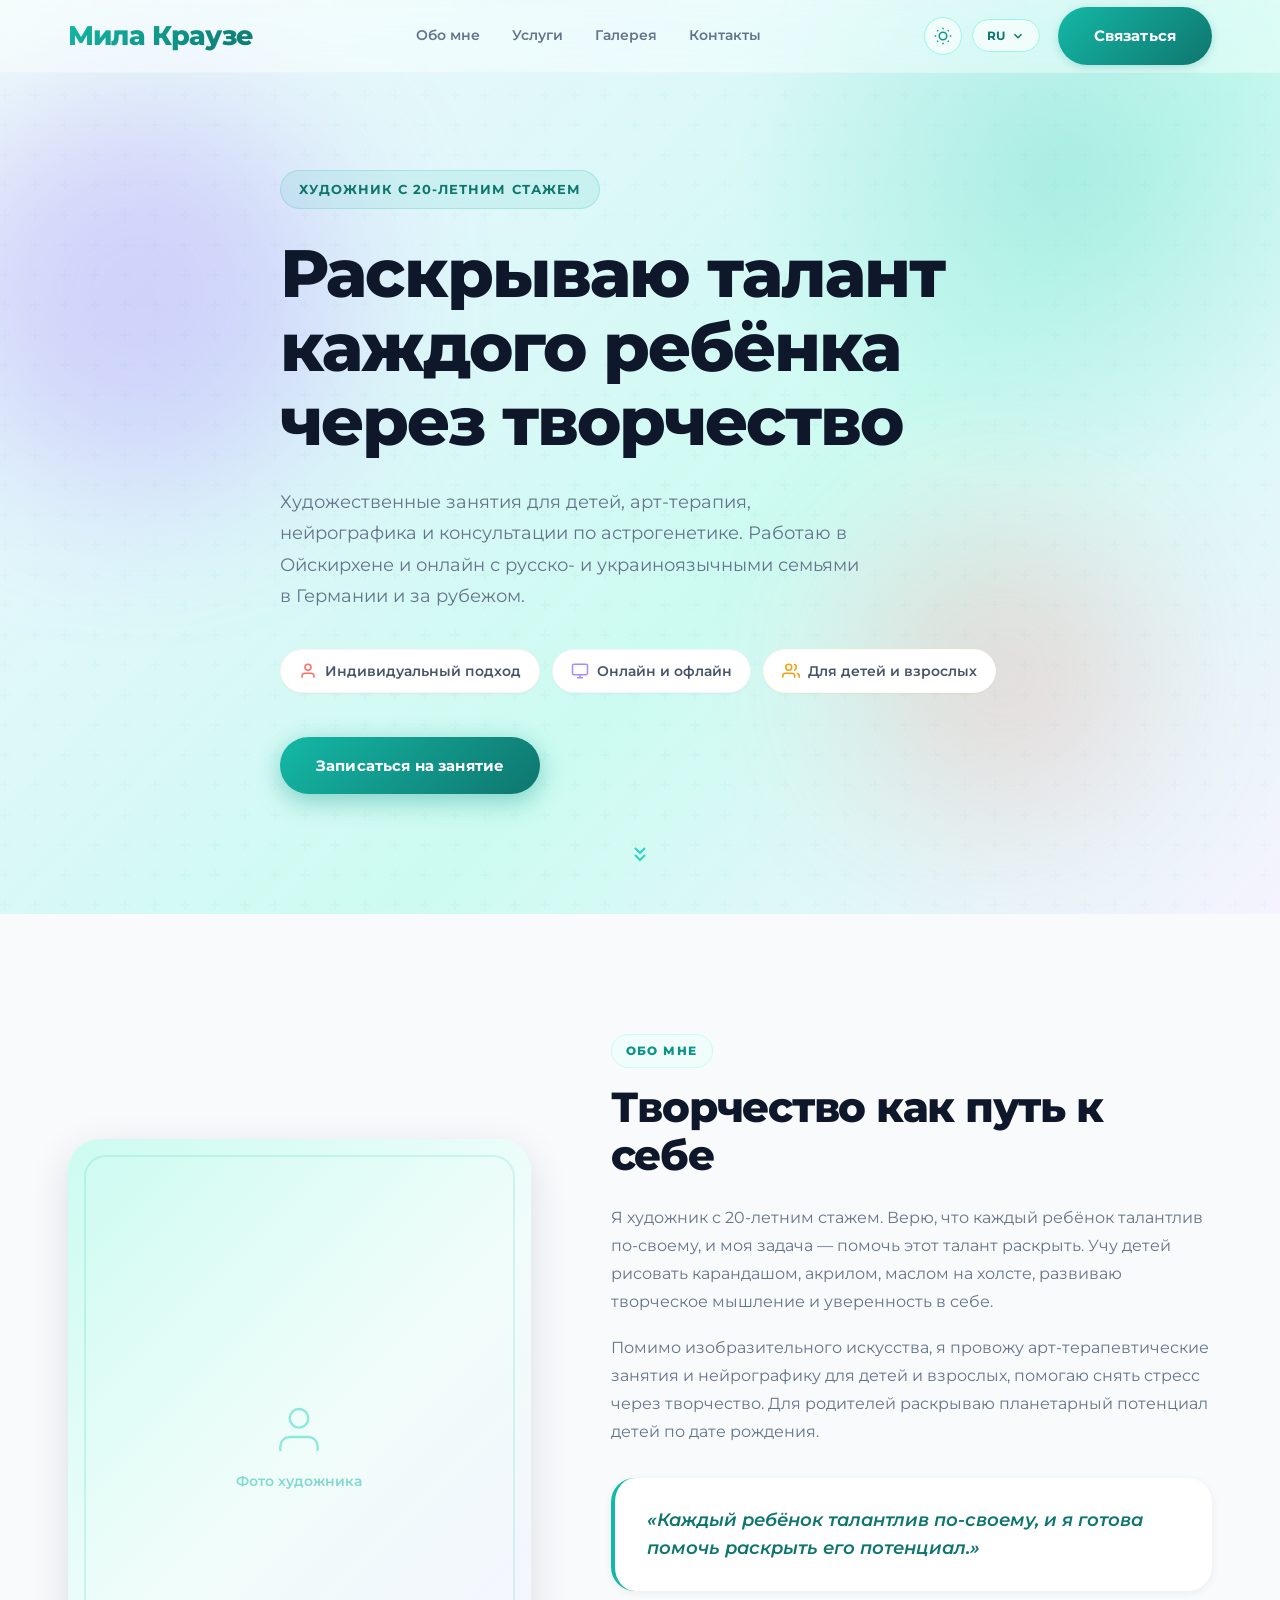
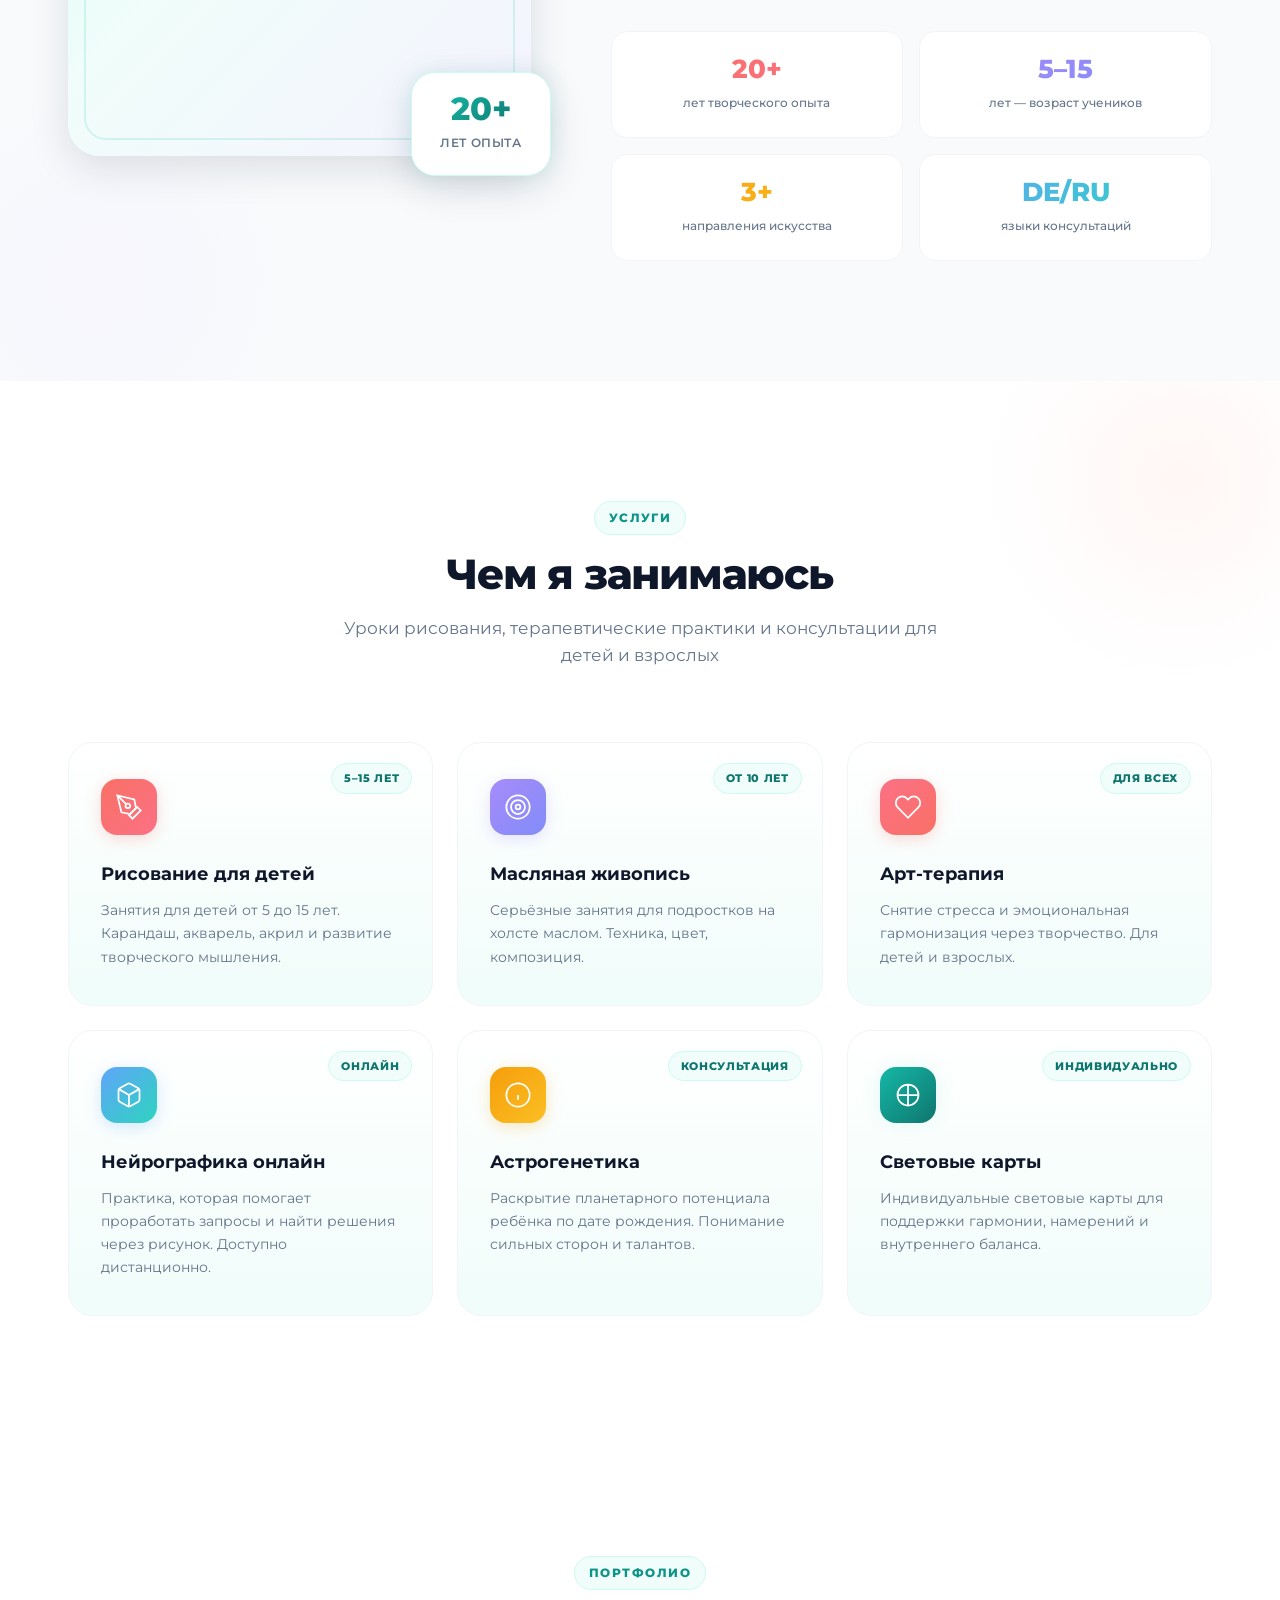
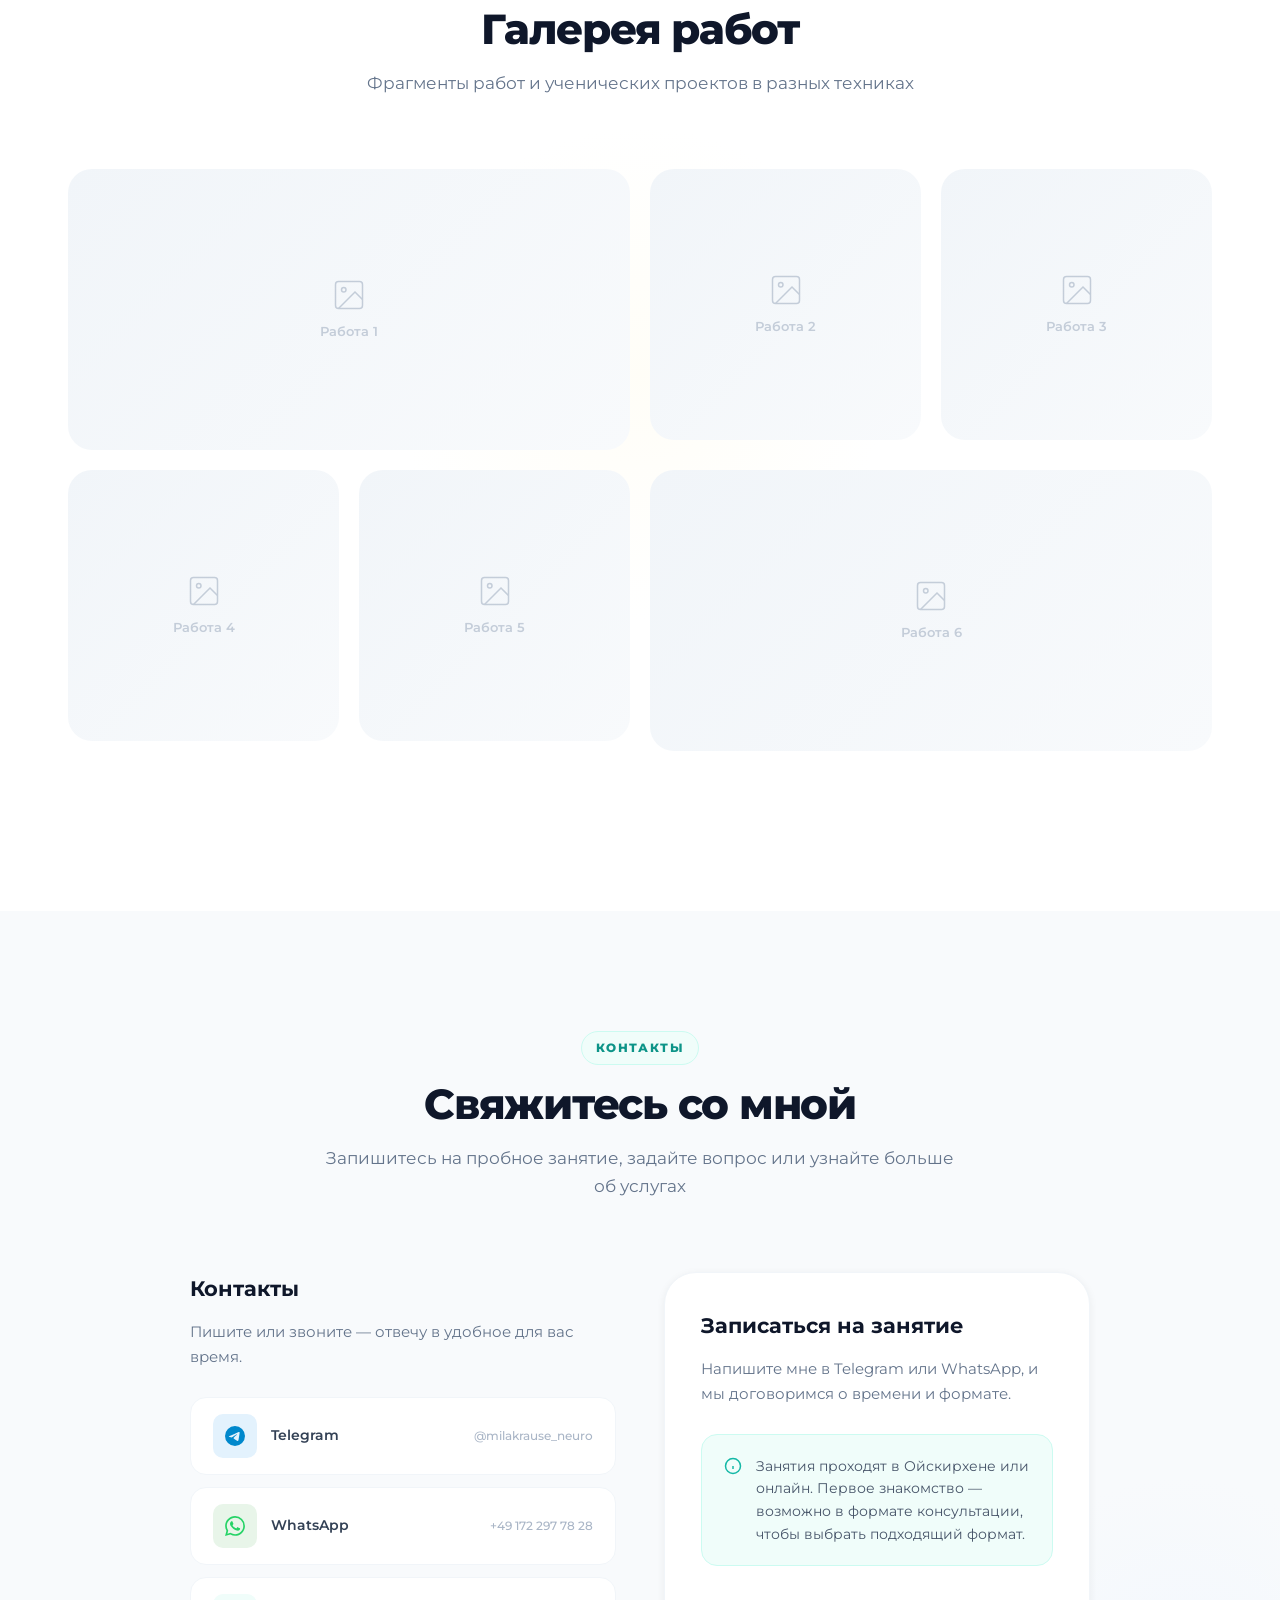
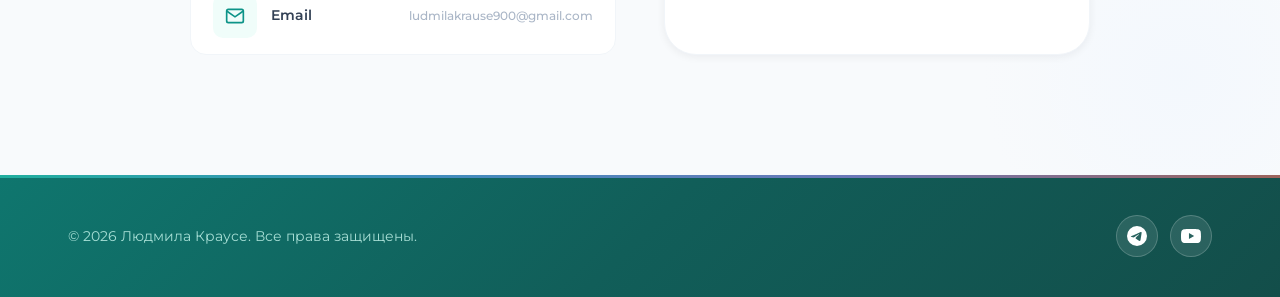
==== commit 74183751: "Add files via upload" ====
--- a/index.html
+++ b/index.html
@@ -24,22 +24,22 @@
                 <a href="#contact" data-i18n="nav_contact">Контакты</a>
             </nav>
             <div class="header-right">
-                <button class="theme-toggle" id="themeToggle" aria-label="Toggle theme">
+                <button type="button" class="theme-toggle" id="themeToggle" aria-label="Toggle theme">
                     <svg class="sun-icon" width="18" height="18" viewBox="0 0 24 24" fill="none" stroke="currentColor" stroke-width="2"><circle cx="12" cy="12" r="5"/><path d="M12 1v2M12 21v2M4.22 4.22l1.42 1.42M18.36 18.36l1.42 1.42M1 12h2M21 12h2M4.22 19.78l1.42-1.42M18.36 5.64l1.42-1.42"/></svg>
                     <svg class="moon-icon" width="18" height="18" viewBox="0 0 24 24" fill="none" stroke="currentColor" stroke-width="2"><path d="M21 12.79A9 9 0 1 1 11.21 3 7 7 0 0 0 21 12.79z"/></svg>
                 </button>
                 <div class="lang-dropdown">
-                    <button class="lang-switch" id="langSwitch">
+                    <button type="button" class="lang-switch" id="langSwitch">
                         <span class="lang-current" id="langCurrent">RU</span>
                         <svg width="14" height="14" viewBox="0 0 24 24" fill="none" stroke="currentColor" stroke-width="2.5"><polyline points="6 9 12 15 18 9"/></svg>
                     </button>
                     <div class="lang-menu" id="langMenu">
-                        <button class="lang-option" data-lang="ru">🇷🇺 Русский</button>
-                        <button class="lang-option" data-lang="de">🇩🇪 Deutsch</button>
+                        <button type="button" class="lang-option" data-lang="ru">🇷🇺 Русский</button>
+                        <button type="button" class="lang-option" data-lang="de">🇩🇪 Deutsch</button>
                     </div>
                 </div>
                 <a href="#contact" class="btn btn-small btn-header" data-i18n="btn_contact">Связаться</a>
-                <button class="menu-toggle" id="menuToggle" aria-label="Меню">
+                <button type="button" class="menu-toggle" id="menuToggle" aria-label="Меню">
                     <span></span><span></span><span></span>
                 </button>
             </div>
--- a/styles.css
+++ b/styles.css
@@ -255,14 +255,14 @@
 .logo {
     display: flex; align-items: center; gap: 12px;
     font-family: 'Montserrat', sans-serif;
-    font-size: 1.05rem; font-weight: 700;
+    font-size: 1.7rem; font-weight: 800;
     color: var(--teal-600); text-decoration: none;
-    letter-spacing: -0.02em; white-space: nowrap;
+    letter-spacing: -0.03em; white-space: nowrap;
     background: var(--gradient-teal);
     -webkit-background-clip: text; -webkit-text-fill-color: transparent; background-clip: text;
 }
 .logo-img {
-    width: 40px; height: 40px; border-radius: 50%;
+    width: 48px; height: 48px; border-radius: 50%;
     object-fit: cover; border: 2px solid var(--teal-200);
     box-shadow: var(--shadow-glow-sm);
     flex-shrink: 0;
@@ -285,15 +285,16 @@
 /* Button "Связаться" in header */
 .btn-small {
     display: inline-flex; align-items: center; justify-content: center;
-    padding: 5px 12px; font-family: 'Montserrat', sans-serif;
-    font-size: 0.68rem; font-weight: 700; border-radius: var(--r-full);
+    padding: 2px 7px; font-family: 'Montserrat', sans-serif;
+    font-size: 0.52rem; font-weight: 700; border-radius: var(--r-full);
     text-decoration: none; cursor: pointer; transition: var(--t); border: none;
     background: var(--gradient-teal); color: var(--white);
-    box-shadow: 0 3px 10px rgba(13,148,136,0.25);
+    box-shadow: 0 2px 8px rgba(13,148,136,0.25);
     white-space: nowrap;
     margin-left: 8px;
-}
-.btn-small:hover { transform: translateY(-2px); box-shadow: 0 5px 16px rgba(13,148,136,0.35); }
+    letter-spacing: 0.02em;
+}
+.btn-small:hover { transform: translateY(-2px); box-shadow: 0 4px 12px rgba(13,148,136,0.35); }
 
 /* Theme toggle */
 .theme-toggle {
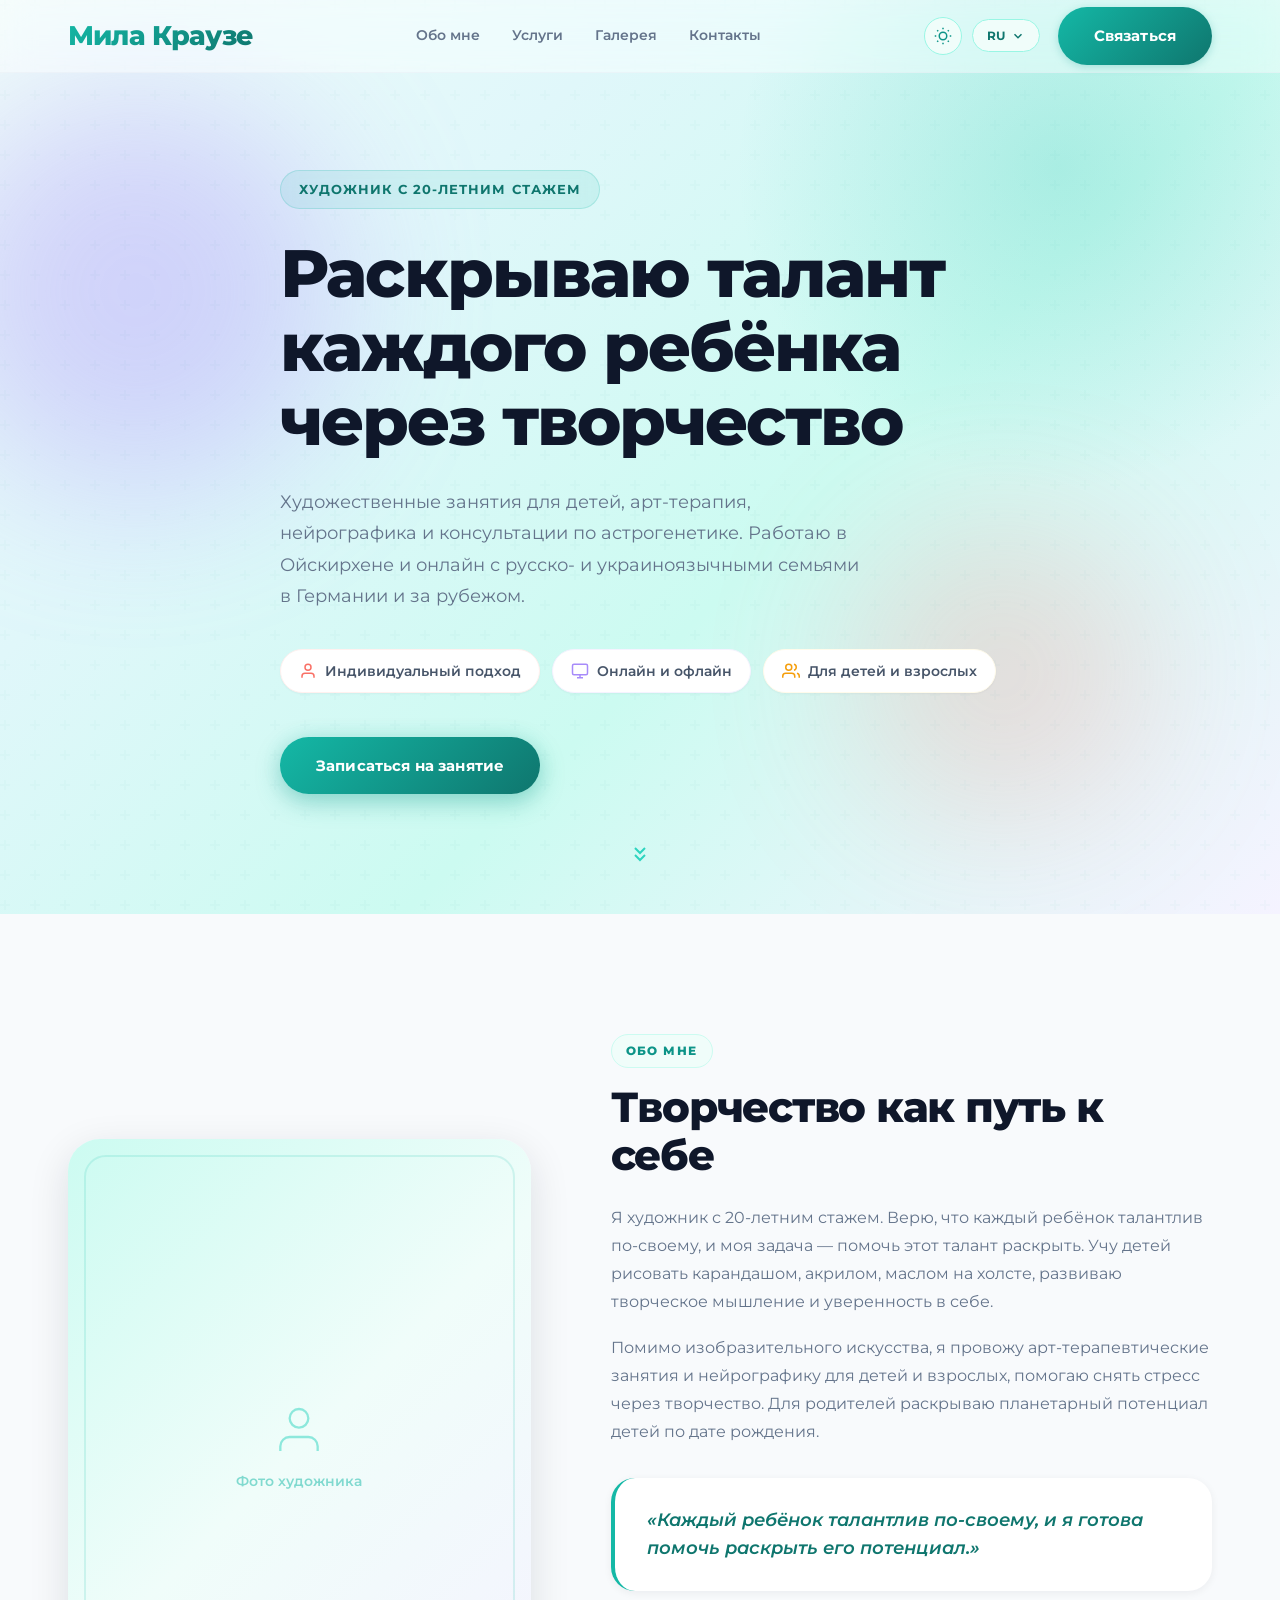
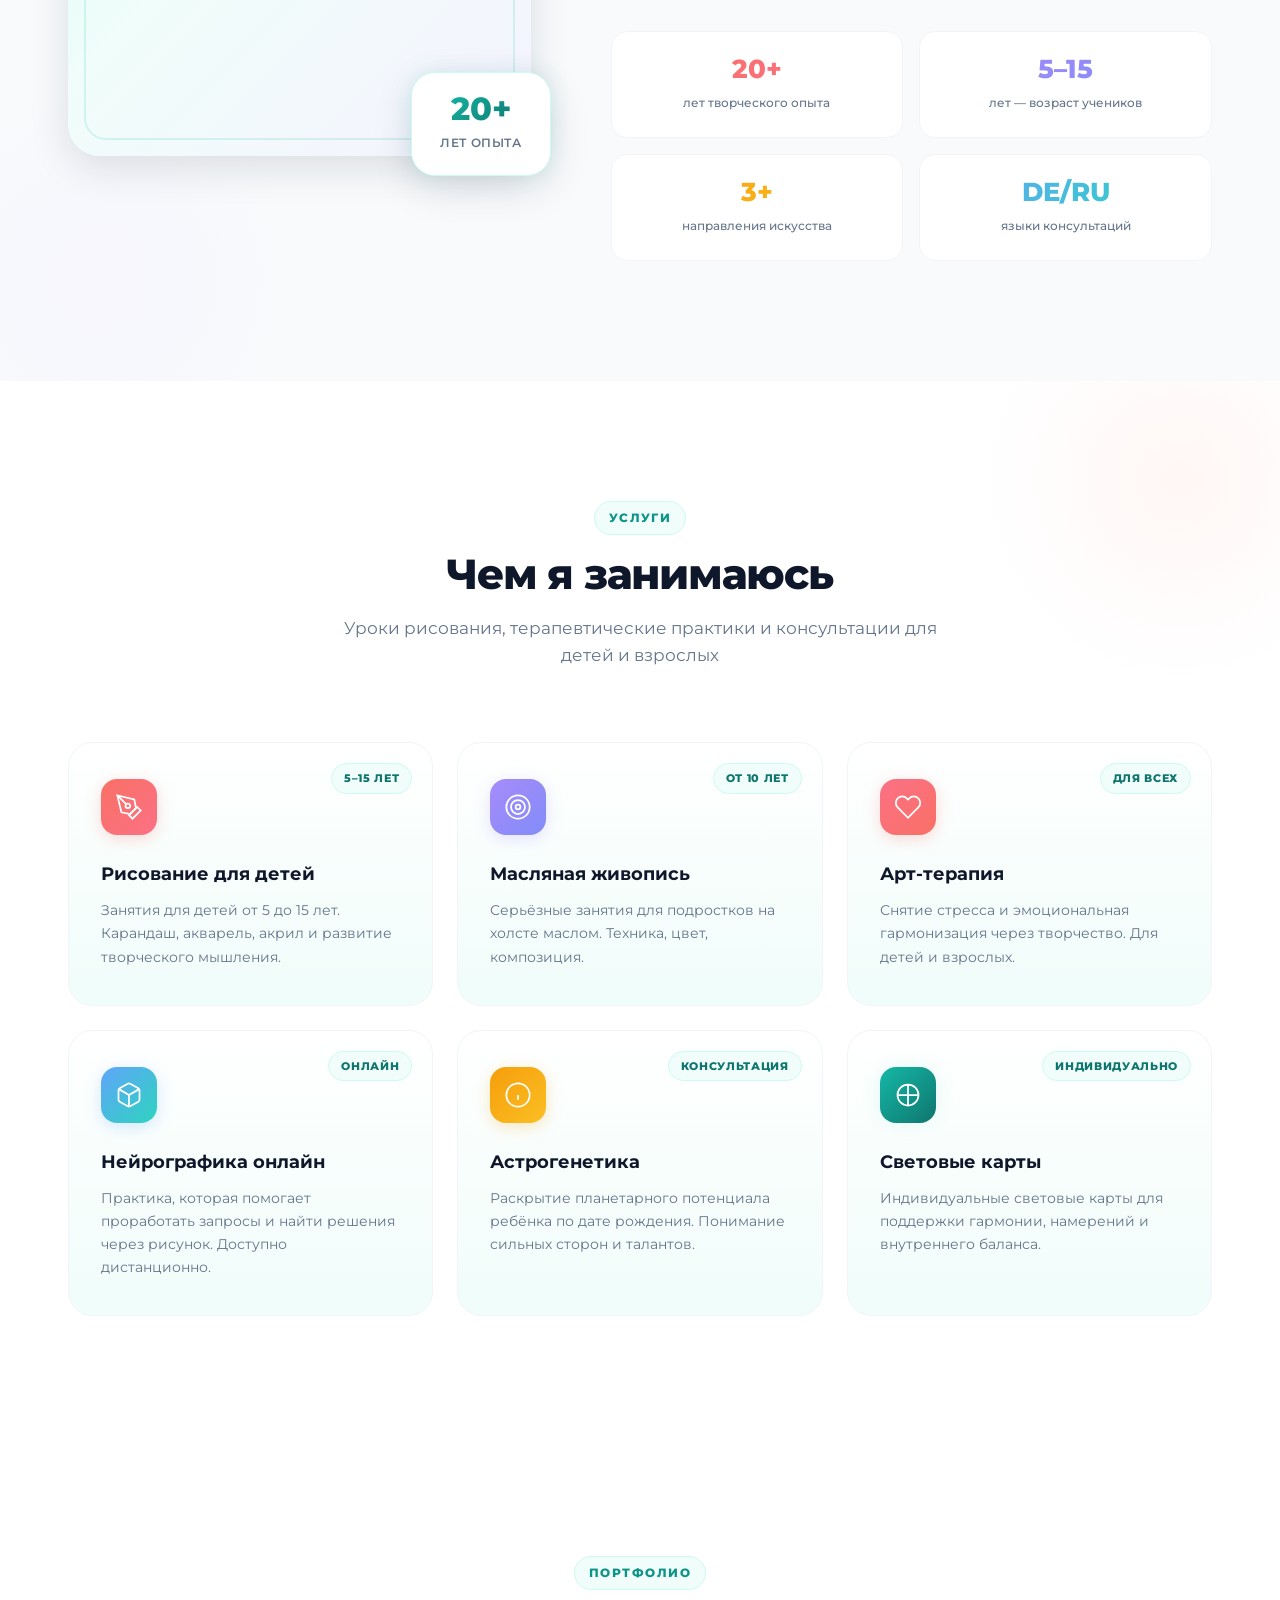
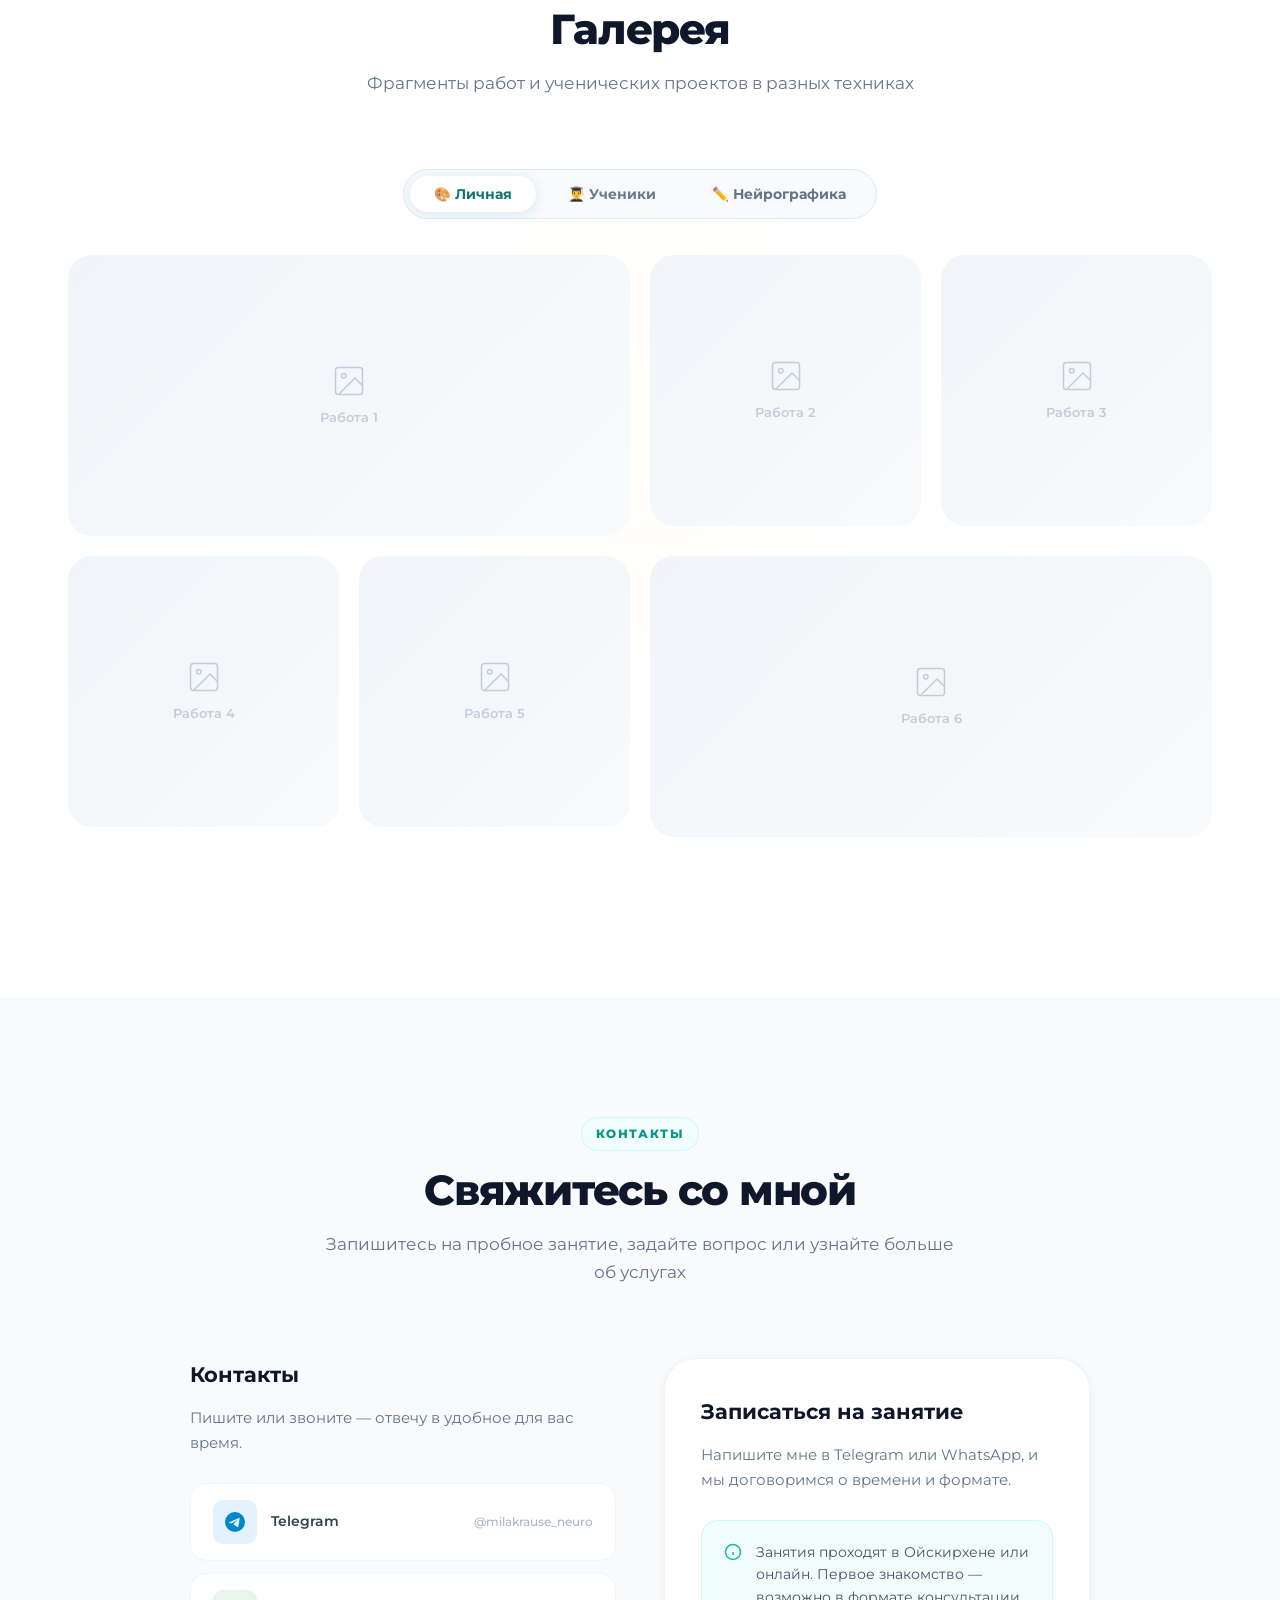
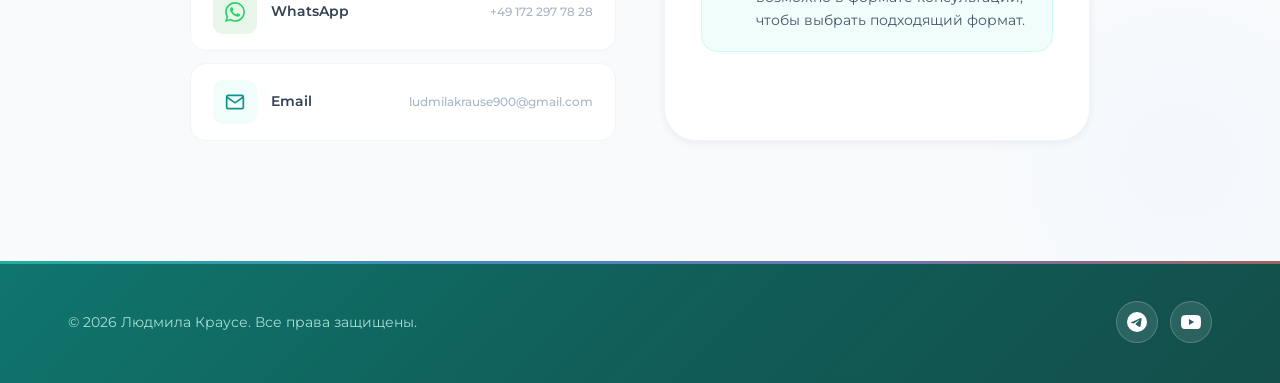
==== commit 371b930e: "Add files via upload" ====
--- a/index.html
+++ b/index.html
@@ -46,7 +46,7 @@
         </div>
     </header>
 
-        <!-- Hero -->
+    <!-- Hero -->
     <section class="hero">
         <div class="hero-gradient"></div>
         <div class="hero-blob hero-blob-1"></div>
@@ -193,11 +193,12 @@
         <div class="container">
             <div class="section-header">
                 <span class="section-label" data-i18n="gallery_label">Портфолио</span>
-                <h2 class="section-title" data-i18n="gallery_title">Галерея работ</h2>
+                <h2 class="section-title" data-i18n="gallery_title">Галерея</h2>
                 <p class="section-subtitle" data-i18n="gallery_subtitle">Фрагменты работ и ученических проектов в разных техниках</p>
             </div>
+            <div class="gallery-tabs-wrap" id="galleryTabsWrap"></div>
             <div class="gallery-grid" id="galleryGrid"></div>
-                <div class="gallery-more-wrap" id="galleryMoreWrap"></div>
+            <div class="gallery-more-wrap" id="galleryMoreWrap"></div>
         </div>
     </section>
 
--- a/styles.css
+++ b/styles.css
@@ -606,6 +606,71 @@
 }
 .gallery-item:hover .gallery-placeholder { opacity: 0.3; }
 .gallery-placeholder span { font-size: 0.8rem; font-weight: 600; }
+
+/* ============================================
+   GALLERY TABS
+   ============================================ */
+.gallery-tabs-wrap {
+    display: flex;
+    justify-content: center;
+    margin-bottom: 36px;
+}
+.gallery-tabs {
+    display: flex;
+    gap: 8px;
+    background: var(--slate-50);
+    padding: 6px;
+    border-radius: var(--r-full);
+    border: 1px solid var(--slate-200);
+    flex-wrap: wrap;
+    justify-content: center;
+}
+.gallery-tab {
+    padding: 10px 24px;
+    border: none;
+    border-radius: var(--r-full);
+    font-family: 'Montserrat', sans-serif;
+    font-size: 0.85rem;
+    font-weight: 700;
+    color: var(--slate-500);
+    background: transparent;
+    cursor: pointer;
+    transition: var(--t);
+    white-space: nowrap;
+}
+.gallery-tab:hover {
+    background: var(--white);
+    color: var(--slate-700);
+    box-shadow: var(--shadow-sm);
+}
+.gallery-tab.active {
+    background: var(--white);
+    color: var(--teal-700);
+    box-shadow: 0 2px 12px rgba(13,148,136,0.15);
+}
+
+/* Dark theme для табов */
+body.dark-theme .gallery-tabs {
+    background: #4a4a4a;
+    border-color: rgba(255,255,255,0.08);
+}
+body.dark-theme .gallery-tab {
+    color: rgba(255,255,255,0.5);
+}
+body.dark-theme .gallery-tab:hover {
+    background: #525252;
+    color: #fff;
+}
+body.dark-theme .gallery-tab.active {
+    background: #525252;
+    color: var(--teal-300);
+    box-shadow: 0 2px 12px rgba(13,148,136,0.2);
+}
+
+/* Moreworks tabs */
+.moreworks-tabs {
+    margin-bottom: 40px;
+}
 
 /* ============================================
    CONTACT
@@ -726,6 +791,8 @@
     .contact-grid { grid-template-columns: 1fr; }
     .stats { grid-template-columns: repeat(2, 1fr); }
     .footer-inner { flex-direction: column; text-align: center; }
+    .gallery-tabs { gap: 4px; }
+    .gallery-tab { padding: 8px 16px; font-size: 0.75rem; }
 }
 
 @media (max-width: 480px) {
@@ -801,256 +868,6 @@
 
 
 /* ============================================
-   ADMIN PANEL
-   ============================================ */
-.admin-toggle {
-    position: fixed;
-    bottom: 24px;
-    left: 24px;
-    z-index: 999;
-    width: 44px;
-    height: 44px;
-    border-radius: 50%;
-    background: var(--teal-600);
-    color: #fff;
-    border: none;
-    cursor: pointer;
-    display: flex;
-    align-items: center;
-    justify-content: center;
-    box-shadow: 0 4px 16px rgba(13,148,136,0.35);
-    transition: var(--t);
-    opacity: 0.6;
-}
-.admin-toggle:hover {
-    opacity: 1;
-    transform: scale(1.1) rotate(30deg);
-    box-shadow: 0 6px 20px rgba(13,148,136,0.5);
-}
-
-.admin-modal {
-    position: fixed;
-    inset: 0;
-    z-index: 2000;
-    background: rgba(15,23,42,0.6);
-    backdrop-filter: blur(8px);
-    display: flex;
-    align-items: center;
-    justify-content: center;
-    opacity: 0;
-    visibility: hidden;
-    transition: var(--t);
-    padding: 20px;
-}
-.admin-modal.open {
-    opacity: 1;
-    visibility: visible;
-}
-
-.admin-panel {
-    background: var(--white);
-    border-radius: var(--r-xl);
-    width: 100%;
-    max-width: 560px;
-    max-height: 85vh;
-    overflow: hidden;
-    display: flex;
-    flex-direction: column;
-    box-shadow: var(--shadow-lg);
-    transform: translateY(20px) scale(0.96);
-    transition: var(--t);
-}
-.admin-modal.open .admin-panel {
-    transform: translateY(0) scale(1);
-}
-
-.admin-header {
-    display: flex;
-    align-items: center;
-    justify-content: space-between;
-    padding: 20px 28px;
-    border-bottom: 1px solid var(--slate-100);
-}
-.admin-header h3 {
-    font-family: 'Montserrat', sans-serif;
-    font-size: 1.15rem;
-    font-weight: 700;
-    color: var(--slate-900);
-}
-.admin-close {
-    width: 36px;
-    height: 36px;
-    border-radius: 50%;
-    border: none;
-    background: var(--slate-100);
-    color: var(--slate-600);
-    font-size: 1.4rem;
-    line-height: 1;
-    cursor: pointer;
-    transition: var(--t);
-    display: flex;
-    align-items: center;
-    justify-content: center;
-}
-.admin-close:hover {
-    background: var(--coral);
-    color: #fff;
-}
-
-.admin-body {
-    padding: 24px 28px;
-    overflow-y: auto;
-}
-
-.admin-section {
-    margin-bottom: 28px;
-}
-.admin-section:last-child {
-    margin-bottom: 0;
-}
-.admin-section h4 {
-    font-family: 'Montserrat', sans-serif;
-    font-size: 0.95rem;
-    font-weight: 700;
-    color: var(--slate-800);
-    margin-bottom: 14px;
-}
-
-.admin-row {
-    display: flex;
-    flex-wrap: wrap;
-    align-items: center;
-    gap: 12px;
-}
-.admin-row input[type="file"] {
-    font-family: 'Montserrat', sans-serif;
-    font-size: 0.8rem;
-    color: var(--slate-600);
-    flex: 1 1 180px;
-}
-.admin-check {
-    display: flex;
-    align-items: center;
-    gap: 8px;
-    font-size: 0.85rem;
-    font-weight: 600;
-    color: var(--slate-600);
-    cursor: pointer;
-    user-select: none;
-}
-.admin-check input {
-    width: 18px;
-    height: 18px;
-    accent-color: var(--teal-600);
-    cursor: pointer;
-}
-
-.admin-gallery-list {
-    display: grid;
-    grid-template-columns: repeat(3, 1fr);
-    gap: 12px;
-    margin-top: 16px;
-}
-.admin-gallery-item {
-    position: relative;
-    border-radius: var(--r-md);
-    overflow: hidden;
-    background: var(--slate-100);
-    aspect-ratio: 1;
-}
-.admin-gallery-item img {
-    width: 100%;
-    height: 100%;
-    object-fit: cover;
-    display: block;
-}
-.admin-gallery-meta {
-    position: absolute;
-    bottom: 0;
-    left: 0;
-    right: 0;
-    padding: 8px;
-    background: rgba(0,0,0,0.6);
-    backdrop-filter: blur(4px);
-    display: flex;
-    align-items: center;
-    justify-content: space-between;
-    gap: 6px;
-}
-.admin-gallery-meta span {
-    font-size: 0.7rem;
-    font-weight: 600;
-    color: #fff;
-}
-.admin-gallery-del {
-    padding: 4px 10px;
-    font-size: 0.7rem;
-    font-weight: 700;
-    border: none;
-    border-radius: var(--r-sm);
-    background: var(--coral);
-    color: #fff;
-    cursor: pointer;
-    transition: var(--t);
-}
-.admin-gallery-del:hover {
-    background: #e85d50;
-    transform: scale(1.05);
-}
-.admin-empty {
-    font-size: 0.85rem;
-    color: var(--slate-400);
-    text-align: center;
-    padding: 20px;
-    grid-column: 1 / -1;
-}
-
-/* Dark theme admin */
-body.dark-theme .admin-panel {
-    background: #3C3C3C;
-    border: 1px solid rgba(255,255,255,0.08);
-}
-body.dark-theme .admin-header {
-    border-bottom-color: rgba(255,255,255,0.08);
-}
-body.dark-theme .admin-header h3 {
-    color: #fff;
-}
-body.dark-theme .admin-close {
-    background: #4a4a4a;
-    color: rgba(255,255,255,0.7);
-}
-body.dark-theme .admin-section h4 {
-    color: #f0f0f0;
-}
-body.dark-theme .admin-row input[type="file"] {
-    color: rgba(255,255,255,0.7);
-}
-body.dark-theme .admin-check {
-    color: rgba(255,255,255,0.7);
-}
-body.dark-theme .admin-gallery-item {
-    background: #4a4a4a;
-}
-body.dark-theme .admin-empty {
-    color: rgba(255,255,255,0.4);
-}
-
-@media (max-width: 640px) {
-    .admin-gallery-list {
-        grid-template-columns: repeat(2, 1fr);
-    }
-    .admin-row {
-        flex-direction: column;
-        align-items: stretch;
-    }
-    .admin-row input[type="file"] {
-        flex: 1 1 auto;
-    }
-}
-
-
-/* ============================================
    GALLERY MORE BUTTON
    ============================================ */
 .gallery-more-wrap {
@@ -1077,3 +894,128 @@
     color: #ffffff;
     box-shadow: 0 8px 24px rgba(13,148,136,0.4);
 }
+
+/* ============================================
+   MOREWORKS PAGE
+   ============================================ */
+.moreworks-section {
+    padding: 140px 0 80px;
+    background: var(--white);
+    position: relative;
+    overflow: hidden;
+    min-height: 100vh;
+}
+.moreworks-blob {
+    position: absolute;
+    top: -100px;
+    right: -100px;
+    width: 400px;
+    height: 400px;
+    background: radial-gradient(circle, var(--teal-100) 0%, transparent 70%);
+    pointer-events: none;
+    opacity: 0.4;
+}
+.moreworks-grid {
+    display: grid;
+    grid-template-columns: repeat(auto-fill, minmax(260px, 1fr));
+    gap: 24px;
+}
+.moreworks-item {
+    border-radius: var(--r-lg);
+    overflow: hidden;
+    background: var(--slate-50);
+    border: 1px solid var(--slate-200);
+    transition: var(--t);
+    position: relative;
+}
+.moreworks-item:hover {
+    transform: translateY(-6px);
+    box-shadow: var(--shadow-lg);
+    border-color: var(--teal-200);
+}
+.moreworks-item img {
+    width: 100%;
+    aspect-ratio: 1;
+    object-fit: cover;
+    display: block;
+}
+.moreworks-caption {
+    padding: 14px 18px;
+    display: flex;
+    align-items: center;
+    gap: 12px;
+    background: var(--white);
+}
+.moreworks-num {
+    font-size: 0.7rem;
+    font-weight: 700;
+    color: var(--teal-400);
+    background: var(--teal-50);
+    padding: 2px 10px;
+    border-radius: var(--r-full);
+}
+.moreworks-name {
+    font-size: 0.85rem;
+    font-weight: 600;
+    color: var(--slate-700);
+}
+
+.moreworks-empty {
+    text-align: center;
+    padding: 80px 20px;
+    display: none;
+    flex-direction: column;
+    align-items: center;
+    gap: 20px;
+}
+.moreworks-empty.show {
+    display: flex;
+}
+.moreworks-empty svg {
+    color: var(--slate-300);
+}
+.moreworks-empty p {
+    font-size: 1.1rem;
+    font-weight: 600;
+    color: var(--slate-400);
+}
+
+body.dark-theme .moreworks-section {
+    background: #3C3C3C;
+}
+body.dark-theme .moreworks-blob {
+    background: radial-gradient(circle, rgba(20,184,166,0.1) 0%, transparent 70%);
+}
+body.dark-theme .moreworks-item {
+    background: #4a4a4a;
+    border-color: rgba(255,255,255,0.08);
+}
+body.dark-theme .moreworks-item:hover {
+    border-color: rgba(255,255,255,0.2);
+}
+body.dark-theme .moreworks-caption {
+    background: #4a4a4a;
+}
+body.dark-theme .moreworks-name {
+    color: #f0f0f0;
+}
+body.dark-theme .moreworks-num {
+    background: rgba(20,184,166,0.15);
+    color: var(--teal-300);
+}
+body.dark-theme .moreworks-empty p {
+    color: rgba(255,255,255,0.4);
+}
+body.dark-theme .moreworks-empty svg {
+    color: rgba(255,255,255,0.2);
+}
+
+@media (max-width: 640px) {
+    .moreworks-grid {
+        grid-template-columns: repeat(2, 1fr);
+        gap: 14px;
+    }
+    .moreworks-section {
+        padding: 120px 0 60px;
+    }
+}
